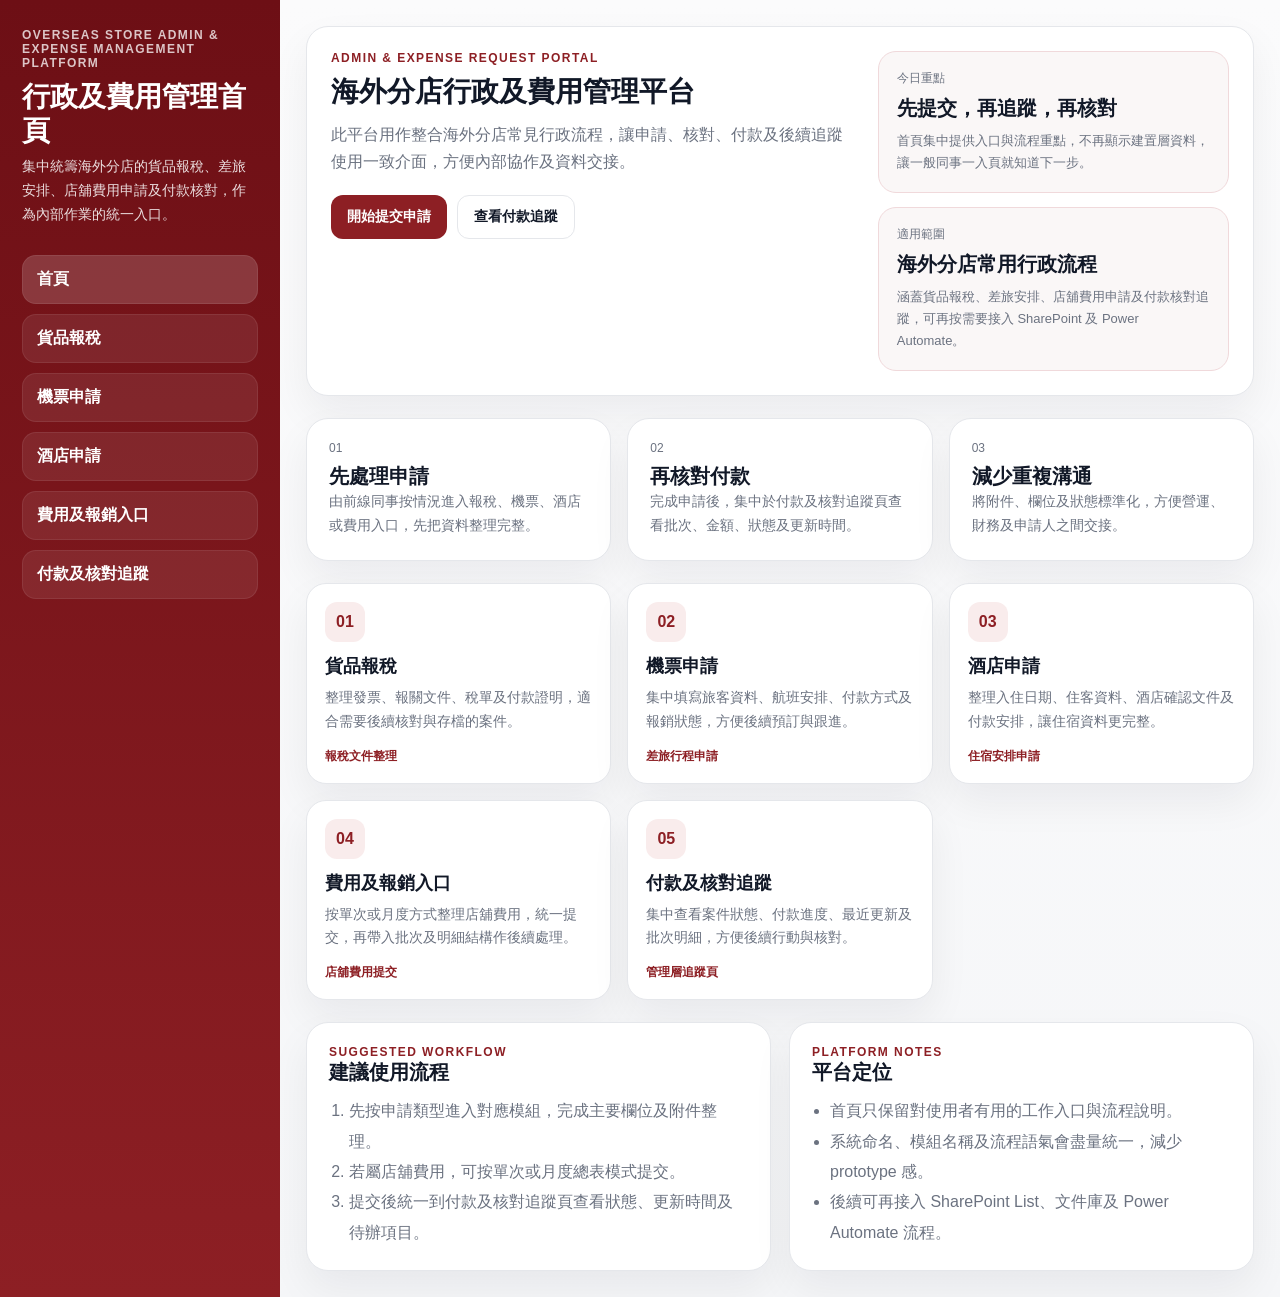
==== index.html @ f585d4e4 "Sync UI polish branch with latest main" ====
<!DOCTYPE html>
<html lang="zh-HK">
<head>
  <meta charset="UTF-8" />
  <meta name="viewport" content="width=device-width, initial-scale=1.0" />
  <title>海外分店行政及費用管理平台</title>
  <link rel="stylesheet" href="assets/css/styles.css" />
</head>
<body>
  <div class="shell">
    <aside class="sidebar">
      <div class="brand-block">
        <div class="brand-en">Overseas Store Admin &amp; Expense Management Platform</div>
        <h1>行政及費用管理首頁</h1>
        <p>集中統籌海外分店的貨品報稅、差旅安排、店舖費用申請及付款核對，作為內部作業的統一入口。</p>
      </div>

      <nav class="menu">
        <a class="menu-item active" href="index.html">首頁</a>
        <a class="menu-item" href="modules/tax.html">貨品報稅</a>
        <a class="menu-item" href="modules/flight.html">機票申請</a>
        <a class="menu-item" href="modules/hotel.html">酒店申請</a>
        <a class="menu-item" href="modules/store-expense.html">費用及報銷入口</a>
        <a class="menu-item" href="modules/payment-tracking.html">付款及核對追蹤</a>
      </nav>
    </aside>

    <main class="main-content">
      <section class="hero-card hero-split">
        <div>
          <div class="eyebrow">Admin &amp; Expense Request Portal</div>
          <h2>海外分店行政及費用管理平台</h2>
          <p>此平台用作整合海外分店常見行政流程，讓申請、核對、付款及後續追蹤使用一致介面，方便內部協作及資料交接。</p>

          <div class="hero-actions">
            <a class="btn btn-primary" href="modules/store-expense.html">開始提交申請</a>
            <a class="btn btn-secondary" href="modules/payment-tracking.html">查看付款追蹤</a>
          </div>
        </div>

        <div class="hero-info-stack">
          <div class="hero-info-card">
            <span>今日重點</span>
            <strong>先提交，再追蹤，再核對</strong>
            <p>首頁集中提供入口與流程重點，不再顯示建置層資料，讓一般同事一入頁就知道下一步。</p>
          </div>
          <div class="hero-info-card">
            <span>適用範圍</span>
            <strong>海外分店常用行政流程</strong>
            <p>涵蓋貨品報稅、差旅安排、店舖費用申請及付款核對追蹤，可再按需要接入 SharePoint 及 Power Automate。</p>
          </div>
        </div>
      </section>

      <section class="metric-grid">
        <div class="metric-card">
          <span>01</span>
          <strong>先處理申請</strong>
          <p>由前線同事按情況進入報稅、機票、酒店或費用入口，先把資料整理完整。</p>
        </div>
        <div class="metric-card">
          <span>02</span>
          <strong>再核對付款</strong>
          <p>完成申請後，集中於付款及核對追蹤頁查看批次、金額、狀態及更新時間。</p>
        </div>
        <div class="metric-card">
          <span>03</span>
          <strong>減少重複溝通</strong>
          <p>將附件、欄位及狀態標準化，方便營運、財務及申請人之間交接。</p>
        </div>
      </section>

      <section class="feature-grid five-col">
        <a class="feature-card" href="modules/tax.html">
          <div class="feature-index">01</div>
          <h3>貨品報稅</h3>
          <p>整理發票、報關文件、稅單及付款證明，適合需要後續核對與存檔的案件。</p>
          <div class="feature-foot">報稅文件整理</div>
        </a>

        <a class="feature-card" href="modules/flight.html">
          <div class="feature-index">02</div>
          <h3>機票申請</h3>
          <p>集中填寫旅客資料、航班安排、付款方式及報銷狀態，方便後續預訂與跟進。</p>
          <div class="feature-foot">差旅行程申請</div>
        </a>

        <a class="feature-card" href="modules/hotel.html">
          <div class="feature-index">03</div>
          <h3>酒店申請</h3>
          <p>整理入住日期、住客資料、酒店確認文件及付款安排，讓住宿資料更完整。</p>
          <div class="feature-foot">住宿安排申請</div>
        </a>

        <a class="feature-card" href="modules/store-expense.html">
          <div class="feature-index">04</div>
          <h3>費用及報銷入口</h3>
          <p>按單次或月度方式整理店舖費用，統一提交，再帶入批次及明細結構作後續處理。</p>
          <div class="feature-foot">店舖費用提交</div>
        </a>

        <a class="feature-card" href="modules/payment-tracking.html">
          <div class="feature-index">05</div>
          <h3>付款及核對追蹤</h3>
          <p>集中查看案件狀態、付款進度、最近更新及批次明細，方便後續行動與核對。</p>
          <div class="feature-foot">管理層追蹤頁</div>
        </a>
      </section>

      <section class="panel-grid">
        <div class="panel-card">
          <div class="section-eyebrow">Suggested Workflow</div>
          <h3>建議使用流程</h3>
          <ol class="clean-list clean-list-numbered">
            <li>先按申請類型進入對應模組，完成主要欄位及附件整理。</li>
            <li>若屬店舖費用，可按單次或月度總表模式提交。</li>
            <li>提交後統一到付款及核對追蹤頁查看狀態、更新時間及待辦項目。</li>
          </ol>
        </div>

        <div class="panel-card">
          <div class="section-eyebrow">Platform Notes</div>
          <h3>平台定位</h3>
          <ul class="clean-list">
            <li>首頁只保留對使用者有用的工作入口與流程說明。</li>
            <li>系統命名、模組名稱及流程語氣會盡量統一，減少 prototype 感。</li>
            <li>後續可再接入 SharePoint List、文件庫及 Power Automate 流程。</li>
          </ul>
        </div>
      </section>
    </main>
  </div>
</body>
</html>
---- assets/css/styles.css ----
:root {
  --bg: #f5f6f8;
  --bg-soft: #fbfbfc;
  --card: #ffffff;
  --line: #e5e7eb;
  --line-soft: #f0d9db;
  --text: #111827;
  --muted: #6b7280;
  --brand: #8d1f24;
  --brand-deep: #6d0f15;
  --brand-soft: #f9ecec;
  --brand-softer: #faf7f7;
  --green: #0f8b52;
  --amber: #ad6a00;
  --red: #bf1d1d;
  --radius: 22px;
  --shadow: 0 18px 40px rgba(17, 24, 39, 0.06);
}

* { box-sizing: border-box; }

body {
  margin: 0;
  background: linear-gradient(180deg, var(--bg-soft) 0%, var(--bg) 100%);
  color: var(--text);
  font-family: -apple-system, BlinkMacSystemFont, "Segoe UI", Roboto, "PingFang TC", "Microsoft JhengHei", sans-serif;
}

a { color: inherit; }

.shell {
  min-height: 100vh;
  display: grid;
  grid-template-columns: 280px 1fr;
}

.sidebar {
  background: linear-gradient(180deg, var(--brand-deep) 0%, var(--brand) 100%);
  color: #fff;
  padding: 28px 22px;
  position: sticky;
  top: 0;
  min-height: 100vh;
}

.brand-block { margin-bottom: 28px; }

.brand-en,
.eyebrow,
.section-eyebrow,
.module-eyebrow {
  font-size: 12px;
  font-weight: 800;
  letter-spacing: 0.12em;
  text-transform: uppercase;
}

.brand-en { color: rgba(255,255,255,0.76); margin-bottom: 10px; }

.sidebar h1 {
  margin: 0 0 8px;
  font-size: 28px;
  line-height: 1.2;
}

.sidebar p {
  margin: 0;
  font-size: 14px;
  line-height: 1.7;
  color: rgba(255,255,255,0.86);
}

.menu {
  display: grid;
  gap: 10px;
}

.menu-item {
  display: block;
  text-decoration: none;
  padding: 13px 14px;
  border-radius: 14px;
  background: rgba(255,255,255,0.08);
  border: 1px solid rgba(255,255,255,0.08);
  font-weight: 700;
  transition: 0.2s ease;
}

.menu-item:hover,
.menu-item.active {
  background: rgba(255,255,255,0.16);
}

.main-content { padding: 26px; }

.hero-card,
.panel-card,
.form-card,
.status-card,
.table-card,
.module-top,
.metric-card,
.kpi-card,
.highlight-card {
  background: var(--card);
  border: 1px solid var(--line);
  border-radius: var(--radius);
  box-shadow: var(--shadow);
}

.hero-card,
.module-top { padding: 24px; }

.hero-card h2,
.module-top h2 {
  margin: 8px 0 10px;
  font-size: 28px;
}

.hero-card p,
.module-top p {
  margin: 0;
  color: var(--muted);
  line-height: 1.7;
}

.section-eyebrow,
.eyebrow,
.module-eyebrow { color: var(--brand); }

.hero-split {
  display: grid;
  grid-template-columns: minmax(0, 1.2fr) minmax(320px, 0.8fr);
  gap: 20px;
  align-items: stretch;
}

.hero-actions {
  display: flex;
  flex-wrap: wrap;
  gap: 10px;
  margin-top: 20px;
}

.hero-info-stack {
  display: grid;
  gap: 14px;
}

.hero-info-card {
  padding: 18px;
  border-radius: 18px;
  background: var(--brand-softer);
  border: 1px solid var(--line-soft);
}

.hero-info-card span,
.kpi-label,
.metric-card span,
.summary-box span {
  display: block;
  font-size: 12px;
  color: var(--muted);
  margin-bottom: 8px;
}

.hero-info-card strong,
.kpi-value {
  display: block;
  font-size: 20px;
  margin-bottom: 8px;
}

.hero-info-card p,
.kpi-note {
  margin: 0;
  color: var(--muted);
  line-height: 1.7;
  font-size: 13px;
}

.metric-grid,
.kpi-grid,
.highlight-grid,
.feature-grid {
  display: grid;
  gap: 16px;
  margin-top: 22px;
}

.metric-grid { grid-template-columns: repeat(3, minmax(0, 1fr)); }
.kpi-grid { grid-template-columns: repeat(4, minmax(0, 1fr)); }
.highlight-grid { grid-template-columns: repeat(2, minmax(0, 1fr)); }

.metric-card,
.kpi-card,
.highlight-card,
.panel-card,
.form-card,
.status-card,
.table-card { padding: 22px; }

.metric-card strong,
.panel-card h3,
.form-card h3,
.table-card h3,
.status-card h3,
.highlight-card h3 {
  margin: 0 0 10px;
  font-size: 20px;
}

.metric-card p {
  margin: 0;
  color: var(--muted);
  line-height: 1.7;
  font-size: 14px;
}

.feature-grid.five-col {
  grid-template-columns: repeat(5, minmax(0, 1fr));
}

.feature-card {
  text-decoration: none;
  border: 1px solid var(--line);
  background: var(--card);
  border-radius: 20px;
  padding: 18px;
  box-shadow: var(--shadow);
  transition: 0.2s ease;
}

.feature-card:hover {
  transform: translateY(-2px);
}

.feature-index {
  width: 40px;
  height: 40px;
  border-radius: 12px;
  display: inline-flex;
  align-items: center;
  justify-content: center;
  background: var(--brand-soft);
  color: var(--brand);
  font-weight: 900;
  margin-bottom: 12px;
}

.feature-card h3 {
  margin: 0 0 8px;
  font-size: 18px;
}

.feature-card p {
  margin: 0;
  color: var(--muted);
  line-height: 1.7;
  font-size: 14px;
}

.feature-foot {
  margin-top: 14px;
  font-size: 12px;
  font-weight: 800;
  color: var(--brand);
}

.panel-grid {
  display: grid;
  grid-template-columns: repeat(2, minmax(0, 1fr));
  gap: 18px;
  margin-top: 22px;
}

.clean-list {
  margin: 0;
  padding-left: 18px;
  color: var(--muted);
  line-height: 1.9;
}

.clean-list-numbered { padding-left: 20px; }

.module-layout {
  display: grid;
  grid-template-columns: minmax(0, 1.3fr) minmax(320px, 0.7fr);
  gap: 20px;
  margin-top: 20px;
}

.form-grid {
  display: grid;
  grid-template-columns: repeat(2, minmax(0, 1fr));
  gap: 14px;
}

.field {
  display: flex;
  flex-direction: column;
  gap: 8px;
}

.field.full { grid-column: 1 / -1; }

label {
  font-size: 13px;
  font-weight: 700;
  color: #374151;
}

input,
select,
textarea {
  width: 100%;
  border: 1px solid #d1d5db;
  border-radius: 12px;
  padding: 12px 14px;
  font-size: 14px;
  outline: none;
  background: #fff;
}

input:focus,
select:focus,
textarea:focus {
  border-color: #c57a7f;
  box-shadow: 0 0 0 4px rgba(141, 31, 36, 0.08);
}

textarea {
  min-height: 100px;
  resize: vertical;
}

.upload-grid {
  display: grid;
  grid-template-columns: repeat(2, minmax(0, 1fr));
  gap: 14px;
  margin-top: 18px;
}

.upload-box {
  border: 1px dashed #cfd4dc;
  border-radius: 16px;
  padding: 14px;
  background: #fcfcfd;
}

.upload-box h4 {
  margin: 0 0 6px;
  font-size: 14px;
}

.upload-box p {
  margin: 0 0 8px;
  font-size: 12px;
  color: var(--muted);
  line-height: 1.6;
}

.preview-grid {
  display: grid;
  grid-template-columns: repeat(2, minmax(0, 1fr));
  gap: 8px;
  margin-top: 10px;
}

.preview-grid img {
  width: 100%;
  height: 120px;
  object-fit: cover;
  border-radius: 12px;
  border: 1px solid var(--line);
  background: #f3f4f6;
}

.button-row {
  display: flex;
  flex-wrap: wrap;
  gap: 10px;
  margin-top: 18px;
}

.btn {
  display: inline-flex;
  align-items: center;
  justify-content: center;
  text-decoration: none;
  border: 0;
  border-radius: 12px;
  padding: 12px 16px;
  font-size: 14px;
  font-weight: 800;
  cursor: pointer;
  transition: 0.2s ease;
}

.btn-primary {
  background: var(--brand);
  color: #fff;
}

.btn-primary:hover { filter: brightness(0.96); }

.btn-secondary {
  background: #fff;
  border: 1px solid var(--line);
  color: var(--text);
}

.btn-secondary:hover { background: #fafafa; }

.status-list {
  display: grid;
  gap: 10px;
}

.status-item {
  border: 1px solid var(--line);
  border-radius: 14px;
  padding: 12px 14px;
  display: flex;
  justify-content: space-between;
  gap: 12px;
}

.status-item strong {
  display: block;
  font-size: 14px;
}

.status-item span {
  display: block;
  font-size: 12px;
  color: var(--muted);
  margin-top: 4px;
}

.badge {
  display: inline-flex;
  align-items: center;
  gap: 6px;
  padding: 6px 10px;
  border-radius: 999px;
  font-size: 12px;
  font-weight: 800;
  white-space: nowrap;
}

.badge.ok { background: rgba(15,139,82,0.12); color: var(--green); }
.badge.warn { background: rgba(173,106,0,0.12); color: var(--amber); }
.badge.bad { background: rgba(191,29,29,0.12); color: var(--red); }

.note {
  margin-top: 14px;
  color: var(--muted);
  font-size: 12px;
  line-height: 1.7;
}

.table-wrap {
  overflow: auto;
  border: 1px solid var(--line);
  border-radius: 16px;
}

.table-card { margin-top: 20px; }

.table-card table {
  width: 100%;
  min-width: 920px;
  border-collapse: collapse;
}

.table-card th,
.table-card td {
  padding: 12px 14px;
  border-bottom: 1px solid var(--line);
  text-align: left;
  vertical-align: top;
  font-size: 13px;
}

.table-card th {
  background: #fafafa;
  font-weight: 800;
}

.empty-cell { color: var(--muted); }

.summary-grid {
  display: grid;
  grid-template-columns: repeat(2, minmax(0, 1fr));
  gap: 12px;
  margin-bottom: 14px;
}

.summary-box {
  padding: 14px;
  border-radius: 16px;
  background: #fafafa;
  border: 1px solid var(--line);
}

.summary-box strong { font-size: 18px; }

.kpi-value {
  font-size: 28px;
  line-height: 1.1;
}

.top-link {
  display: inline-flex;
  text-decoration: none;
  margin-bottom: 16px;
  color: var(--brand);
  font-weight: 800;
}

@media (max-width: 1320px) {
  .feature-grid.five-col { grid-template-columns: repeat(3, minmax(0, 1fr)); }
  .kpi-grid { grid-template-columns: repeat(2, minmax(0, 1fr)); }
}

@media (max-width: 1200px) {
  .metric-grid,
  .highlight-grid { grid-template-columns: 1fr; }
}

@media (max-width: 980px) {
  .shell { grid-template-columns: 1fr; }
  .sidebar { position: static; min-height: auto; }
  .module-layout,
  .panel-grid,
  .hero-split,
  .summary-grid,
  .form-grid,
  .upload-grid,
  .metric-grid,
  .kpi-grid,
  .highlight-grid { grid-template-columns: 1fr; }
  .feature-grid.five-col { grid-template-columns: repeat(2, minmax(0, 1fr)); }
  .main-content { padding: 16px; }
}

@media (max-width: 640px) {
  .feature-grid.five-col { grid-template-columns: 1fr; }
  .hero-card h2,
  .module-top h2 { font-size: 24px; }
  .sidebar h1 { font-size: 24px; }
}
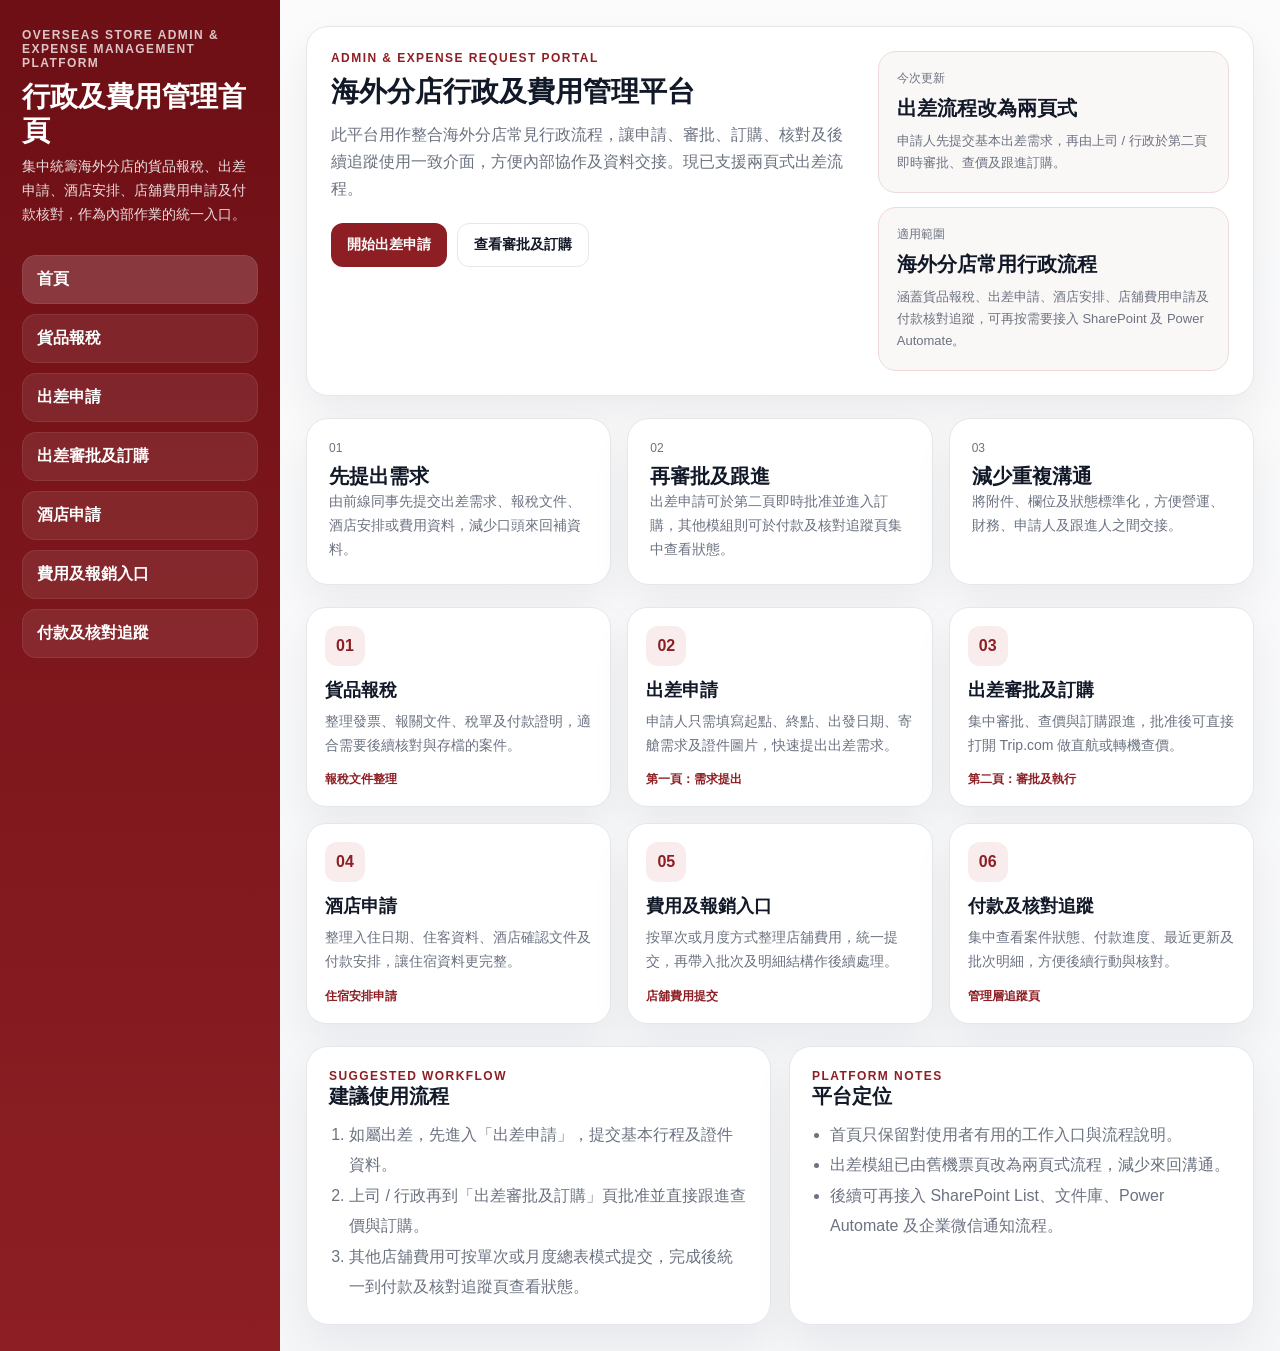
==== commit 714e7910: "Wire homepage and legacy flight page to new travel workflow" ====
--- a/index.html
+++ b/index.html
@@ -12,13 +12,14 @@
       <div class="brand-block">
         <div class="brand-en">Overseas Store Admin &amp; Expense Management Platform</div>
         <h1>行政及費用管理首頁</h1>
-        <p>集中統籌海外分店的貨品報稅、差旅安排、店舖費用申請及付款核對，作為內部作業的統一入口。</p>
+        <p>集中統籌海外分店的貨品報稅、出差申請、酒店安排、店舖費用申請及付款核對，作為內部作業的統一入口。</p>
       </div>
 
       <nav class="menu">
         <a class="menu-item active" href="index.html">首頁</a>
         <a class="menu-item" href="modules/tax.html">貨品報稅</a>
-        <a class="menu-item" href="modules/flight.html">機票申請</a>
+        <a class="menu-item" href="modules/travel-request.html">出差申請</a>
+        <a class="menu-item" href="modules/travel-approval-booking.html">出差審批及訂購</a>
         <a class="menu-item" href="modules/hotel.html">酒店申請</a>
         <a class="menu-item" href="modules/store-expense.html">費用及報銷入口</a>
         <a class="menu-item" href="modules/payment-tracking.html">付款及核對追蹤</a>
@@ -30,24 +31,24 @@
         <div>
           <div class="eyebrow">Admin &amp; Expense Request Portal</div>
           <h2>海外分店行政及費用管理平台</h2>
-          <p>此平台用作整合海外分店常見行政流程，讓申請、核對、付款及後續追蹤使用一致介面，方便內部協作及資料交接。</p>
+          <p>此平台用作整合海外分店常見行政流程，讓申請、審批、訂購、核對及後續追蹤使用一致介面，方便內部協作及資料交接。現已支援兩頁式出差流程。</p>
 
           <div class="hero-actions">
-            <a class="btn btn-primary" href="modules/store-expense.html">開始提交申請</a>
-            <a class="btn btn-secondary" href="modules/payment-tracking.html">查看付款追蹤</a>
+            <a class="btn btn-primary" href="modules/travel-request.html">開始出差申請</a>
+            <a class="btn btn-secondary" href="modules/travel-approval-booking.html">查看審批及訂購</a>
           </div>
         </div>
 
         <div class="hero-info-stack">
           <div class="hero-info-card">
-            <span>今日重點</span>
-            <strong>先提交，再追蹤，再核對</strong>
-            <p>首頁集中提供入口與流程重點，不再顯示建置層資料，讓一般同事一入頁就知道下一步。</p>
+            <span>今次更新</span>
+            <strong>出差流程改為兩頁式</strong>
+            <p>申請人先提交基本出差需求，再由上司 / 行政於第二頁即時審批、查價及跟進訂購。</p>
           </div>
           <div class="hero-info-card">
             <span>適用範圍</span>
             <strong>海外分店常用行政流程</strong>
-            <p>涵蓋貨品報稅、差旅安排、店舖費用申請及付款核對追蹤，可再按需要接入 SharePoint 及 Power Automate。</p>
+            <p>涵蓋貨品報稅、出差申請、酒店安排、店舖費用申請及付款核對追蹤，可再按需要接入 SharePoint 及 Power Automate。</p>
           </div>
         </div>
       </section>
@@ -55,18 +56,18 @@
       <section class="metric-grid">
         <div class="metric-card">
           <span>01</span>
-          <strong>先處理申請</strong>
-          <p>由前線同事按情況進入報稅、機票、酒店或費用入口，先把資料整理完整。</p>
+          <strong>先提出需求</strong>
+          <p>由前線同事先提交出差需求、報稅文件、酒店安排或費用資料，減少口頭來回補資料。</p>
         </div>
         <div class="metric-card">
           <span>02</span>
-          <strong>再核對付款</strong>
-          <p>完成申請後，集中於付款及核對追蹤頁查看批次、金額、狀態及更新時間。</p>
+          <strong>再審批及跟進</strong>
+          <p>出差申請可於第二頁即時批准並進入訂購，其他模組則可於付款及核對追蹤頁集中查看狀態。</p>
         </div>
         <div class="metric-card">
           <span>03</span>
           <strong>減少重複溝通</strong>
-          <p>將附件、欄位及狀態標準化，方便營運、財務及申請人之間交接。</p>
+          <p>將附件、欄位及狀態標準化，方便營運、財務、申請人及跟進人之間交接。</p>
         </div>
       </section>
 
@@ -78,29 +79,36 @@
           <div class="feature-foot">報稅文件整理</div>
         </a>
 
-        <a class="feature-card" href="modules/flight.html">
+        <a class="feature-card" href="modules/travel-request.html">
           <div class="feature-index">02</div>
-          <h3>機票申請</h3>
-          <p>集中填寫旅客資料、航班安排、付款方式及報銷狀態，方便後續預訂與跟進。</p>
-          <div class="feature-foot">差旅行程申請</div>
+          <h3>出差申請</h3>
+          <p>申請人只需填寫起點、終點、出發日期、寄艙需求及證件圖片，快速提出出差需求。</p>
+          <div class="feature-foot">第一頁：需求提出</div>
+        </a>
+
+        <a class="feature-card" href="modules/travel-approval-booking.html">
+          <div class="feature-index">03</div>
+          <h3>出差審批及訂購</h3>
+          <p>集中審批、查價與訂購跟進，批准後可直接打開 Trip.com 做直航或轉機查價。</p>
+          <div class="feature-foot">第二頁：審批及執行</div>
         </a>
 
         <a class="feature-card" href="modules/hotel.html">
-          <div class="feature-index">03</div>
+          <div class="feature-index">04</div>
           <h3>酒店申請</h3>
           <p>整理入住日期、住客資料、酒店確認文件及付款安排，讓住宿資料更完整。</p>
           <div class="feature-foot">住宿安排申請</div>
         </a>
 
         <a class="feature-card" href="modules/store-expense.html">
-          <div class="feature-index">04</div>
+          <div class="feature-index">05</div>
           <h3>費用及報銷入口</h3>
           <p>按單次或月度方式整理店舖費用，統一提交，再帶入批次及明細結構作後續處理。</p>
           <div class="feature-foot">店舖費用提交</div>
         </a>
 
         <a class="feature-card" href="modules/payment-tracking.html">
-          <div class="feature-index">05</div>
+          <div class="feature-index">06</div>
           <h3>付款及核對追蹤</h3>
           <p>集中查看案件狀態、付款進度、最近更新及批次明細，方便後續行動與核對。</p>
           <div class="feature-foot">管理層追蹤頁</div>
@@ -112,9 +120,9 @@
           <div class="section-eyebrow">Suggested Workflow</div>
           <h3>建議使用流程</h3>
           <ol class="clean-list clean-list-numbered">
-            <li>先按申請類型進入對應模組，完成主要欄位及附件整理。</li>
-            <li>若屬店舖費用，可按單次或月度總表模式提交。</li>
-            <li>提交後統一到付款及核對追蹤頁查看狀態、更新時間及待辦項目。</li>
+            <li>如屬出差，先進入「出差申請」，提交基本行程及證件資料。</li>
+            <li>上司 / 行政再到「出差審批及訂購」頁批准並直接跟進查價與訂購。</li>
+            <li>其他店舖費用可按單次或月度總表模式提交，完成後統一到付款及核對追蹤頁查看狀態。</li>
           </ol>
         </div>
 
@@ -123,8 +131,8 @@
           <h3>平台定位</h3>
           <ul class="clean-list">
             <li>首頁只保留對使用者有用的工作入口與流程說明。</li>
-            <li>系統命名、模組名稱及流程語氣會盡量統一，減少 prototype 感。</li>
-            <li>後續可再接入 SharePoint List、文件庫及 Power Automate 流程。</li>
+            <li>出差模組已由舊機票頁改為兩頁式流程，減少來回溝通。</li>
+            <li>後續可再接入 SharePoint List、文件庫、Power Automate 及企業微信通知流程。</li>
           </ul>
         </div>
       </section>
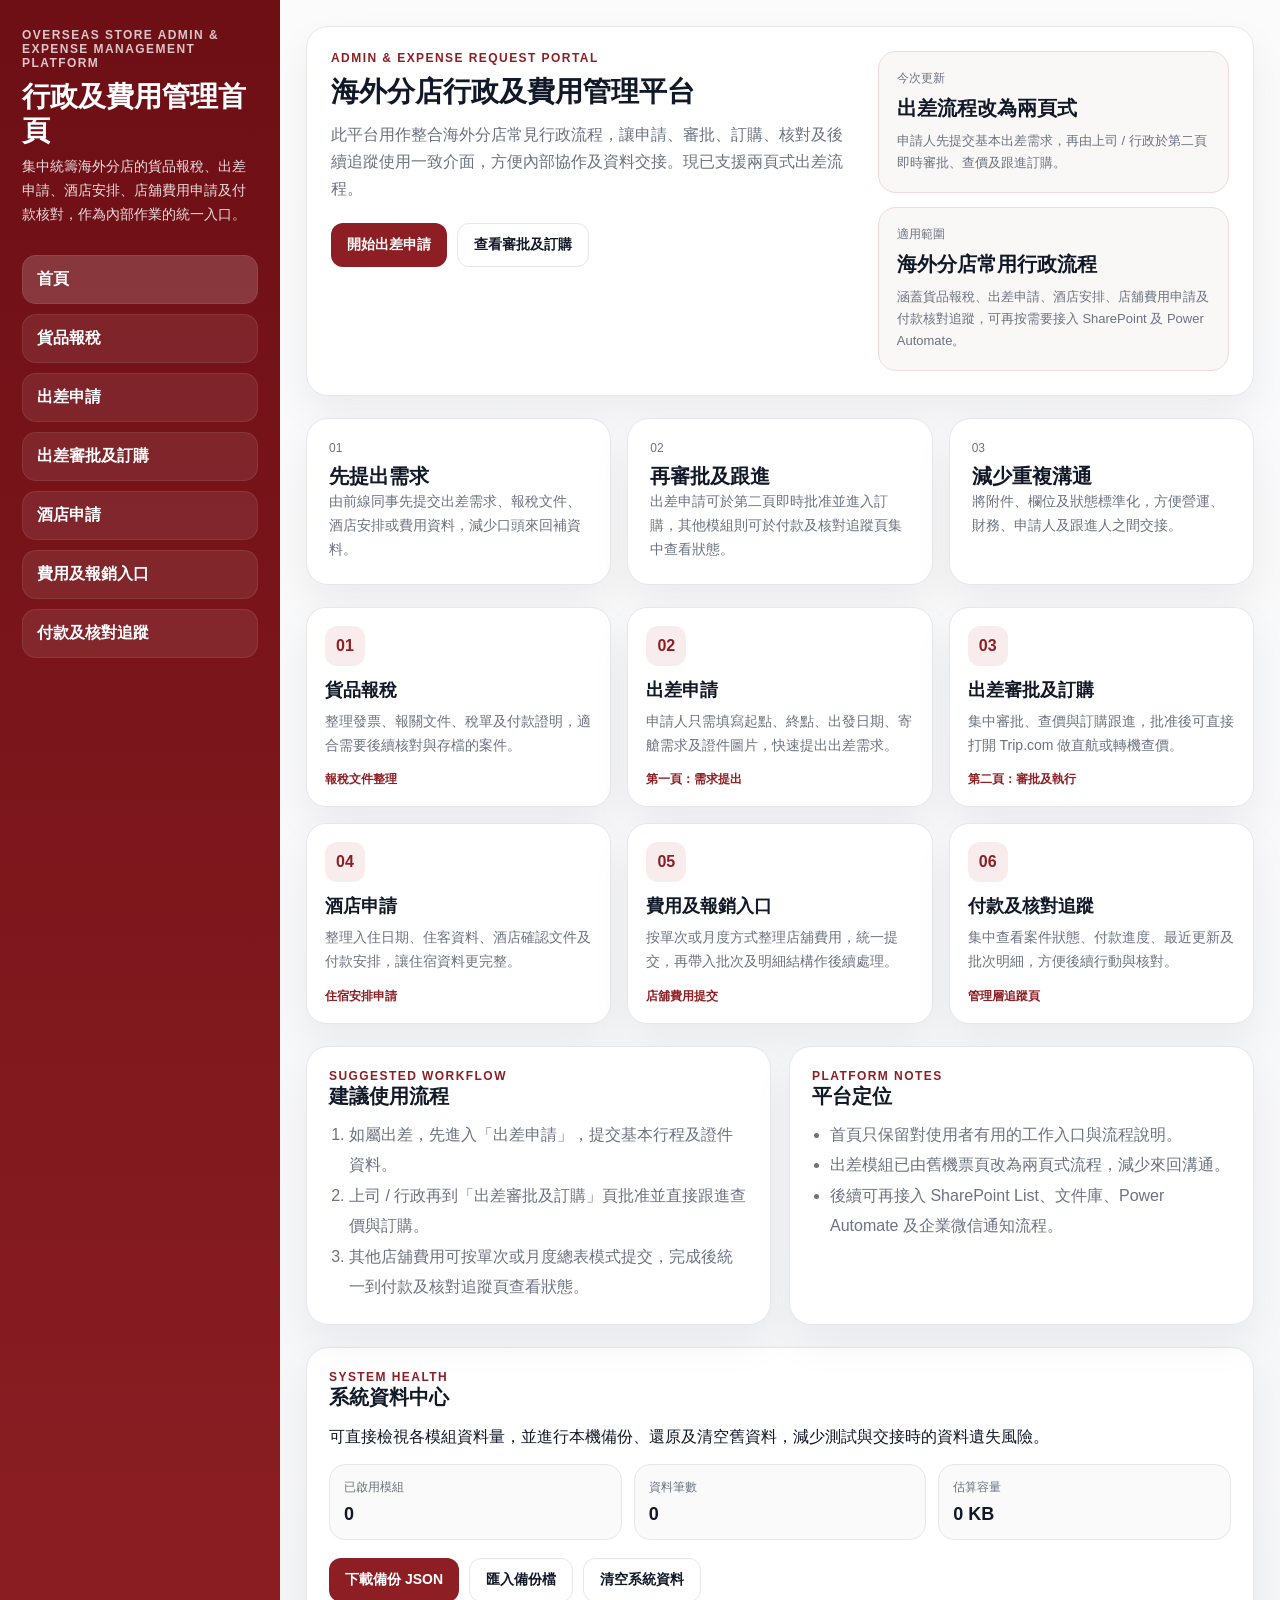
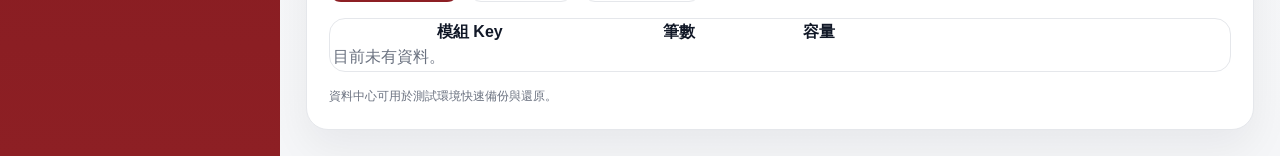
==== commit 1fdd7ac4: "feat: add homepage data center backup and restore tools" ====
--- a/index.html
+++ b/index.html
@@ -136,7 +136,119 @@
           </ul>
         </div>
       </section>
+
+      <section class="panel-card data-center-card">
+        <div class="section-eyebrow">System Health</div>
+        <h3>系統資料中心</h3>
+        <p>可直接檢視各模組資料量，並進行本機備份、還原及清空舊資料，減少測試與交接時的資料遺失風險。</p>
+
+        <div class="data-summary-grid">
+          <div class="summary-box">
+            <span>已啟用模組</span>
+            <strong id="moduleCountValue">0</strong>
+          </div>
+          <div class="summary-box">
+            <span>資料筆數</span>
+            <strong id="recordCountValue">0</strong>
+          </div>
+          <div class="summary-box">
+            <span>估算容量</span>
+            <strong id="storageUsageValue">0 KB</strong>
+          </div>
+        </div>
+
+        <div class="button-row">
+          <button class="btn btn-primary" id="backupBtn" type="button">下載備份 JSON</button>
+          <label class="btn btn-secondary file-trigger" for="restoreFile">匯入備份檔</label>
+          <input id="restoreFile" type="file" accept="application/json" hidden />
+          <button class="btn btn-secondary" id="clearDataBtn" type="button">清空系統資料</button>
+        </div>
+
+        <div class="table-wrap data-table-wrap">
+          <table>
+            <thead>
+              <tr>
+                <th>模組 Key</th>
+                <th>筆數</th>
+                <th>容量</th>
+              </tr>
+            </thead>
+            <tbody id="moduleSummaryBody">
+              <tr><td colspan="3" class="empty-cell">目前未有資料。</td></tr>
+            </tbody>
+          </table>
+        </div>
+        <div id="dataCenterNote" class="note">資料中心可用於測試環境快速備份與還原。</div>
+      </section>
     </main>
   </div>
+
+  <script src="assets/js/app.js"></script>
+  <script>
+    (() => {
+      const moduleCountValue = document.getElementById('moduleCountValue');
+      const recordCountValue = document.getElementById('recordCountValue');
+      const storageUsageValue = document.getElementById('storageUsageValue');
+      const moduleSummaryBody = document.getElementById('moduleSummaryBody');
+      const dataCenterNote = document.getElementById('dataCenterNote');
+      const backupBtn = document.getElementById('backupBtn');
+      const restoreFile = document.getElementById('restoreFile');
+      const clearDataBtn = document.getElementById('clearDataBtn');
+
+      function formatBytes(bytes) {
+        if (!Number.isFinite(bytes) || bytes <= 0) return '0 KB';
+        return `${(bytes / 1024).toFixed(1)} KB`;
+      }
+
+      function renderSummary() {
+        const modules = AppUtils.summarizeAllModules();
+        const totalRecords = modules.reduce((sum, item) => sum + item.count, 0);
+        const totalBytes = modules.reduce((sum, item) => sum + item.bytes, 0);
+
+        moduleCountValue.textContent = String(modules.length);
+        recordCountValue.textContent = String(totalRecords);
+        storageUsageValue.textContent = formatBytes(totalBytes);
+
+        if (!modules.length) {
+          moduleSummaryBody.innerHTML = '<tr><td colspan="3" class="empty-cell">目前未有資料。</td></tr>';
+          return;
+        }
+
+        moduleSummaryBody.innerHTML = modules
+          .map(item => `<tr><td>${AppUtils.escapeHtml(item.moduleKey)}</td><td>${item.count}</td><td>${formatBytes(item.bytes)}</td></tr>`)
+          .join('');
+      }
+
+      backupBtn.addEventListener('click', () => {
+        const payload = AppUtils.exportAllData();
+        dataCenterNote.textContent = `備份完成：共 ${payload.moduleCount} 個模組，匯出時間 ${new Date(payload.exportedAt).toLocaleString()}`;
+      });
+
+      restoreFile.addEventListener('change', async event => {
+        const [file] = event.target.files || [];
+        if (!file) return;
+        try {
+          const payload = await AppUtils.parseJsonFile(file);
+          const result = AppUtils.restoreFromBackup(payload, { clearBeforeRestore: true });
+          dataCenterNote.textContent = `已還原備份，共寫入 ${result.restoredModules} 個模組。`;
+          renderSummary();
+        } catch (error) {
+          dataCenterNote.textContent = `匯入失敗：${error.message || '備份檔格式不正確。'}`;
+        } finally {
+          restoreFile.value = '';
+        }
+      });
+
+      clearDataBtn.addEventListener('click', () => {
+        const confirmed = window.confirm('確定要清空所有模組資料？此操作無法復原。');
+        if (!confirmed) return;
+        const result = AppUtils.clearAllData();
+        dataCenterNote.textContent = `已清空資料，共移除 ${result.removedModules} 個模組。`;
+        renderSummary();
+      });
+
+      renderSummary();
+    })();
+  </script>
 </body>
 </html>
--- a/assets/css/styles.css
+++ b/assets/css/styles.css
@@ -274,6 +274,29 @@
   margin-top: 22px;
 }
 
+.data-center-card {
+  margin-top: 22px;
+}
+
+.data-summary-grid {
+  display: grid;
+  grid-template-columns: repeat(3, minmax(0, 1fr));
+  gap: 12px;
+  margin: 16px 0;
+}
+
+.data-table-wrap {
+  margin-top: 16px;
+}
+
+.data-table-wrap table {
+  min-width: 560px;
+}
+
+.file-trigger {
+  cursor: pointer;
+}
+
 .clean-list {
   margin: 0;
   padding-left: 18px;
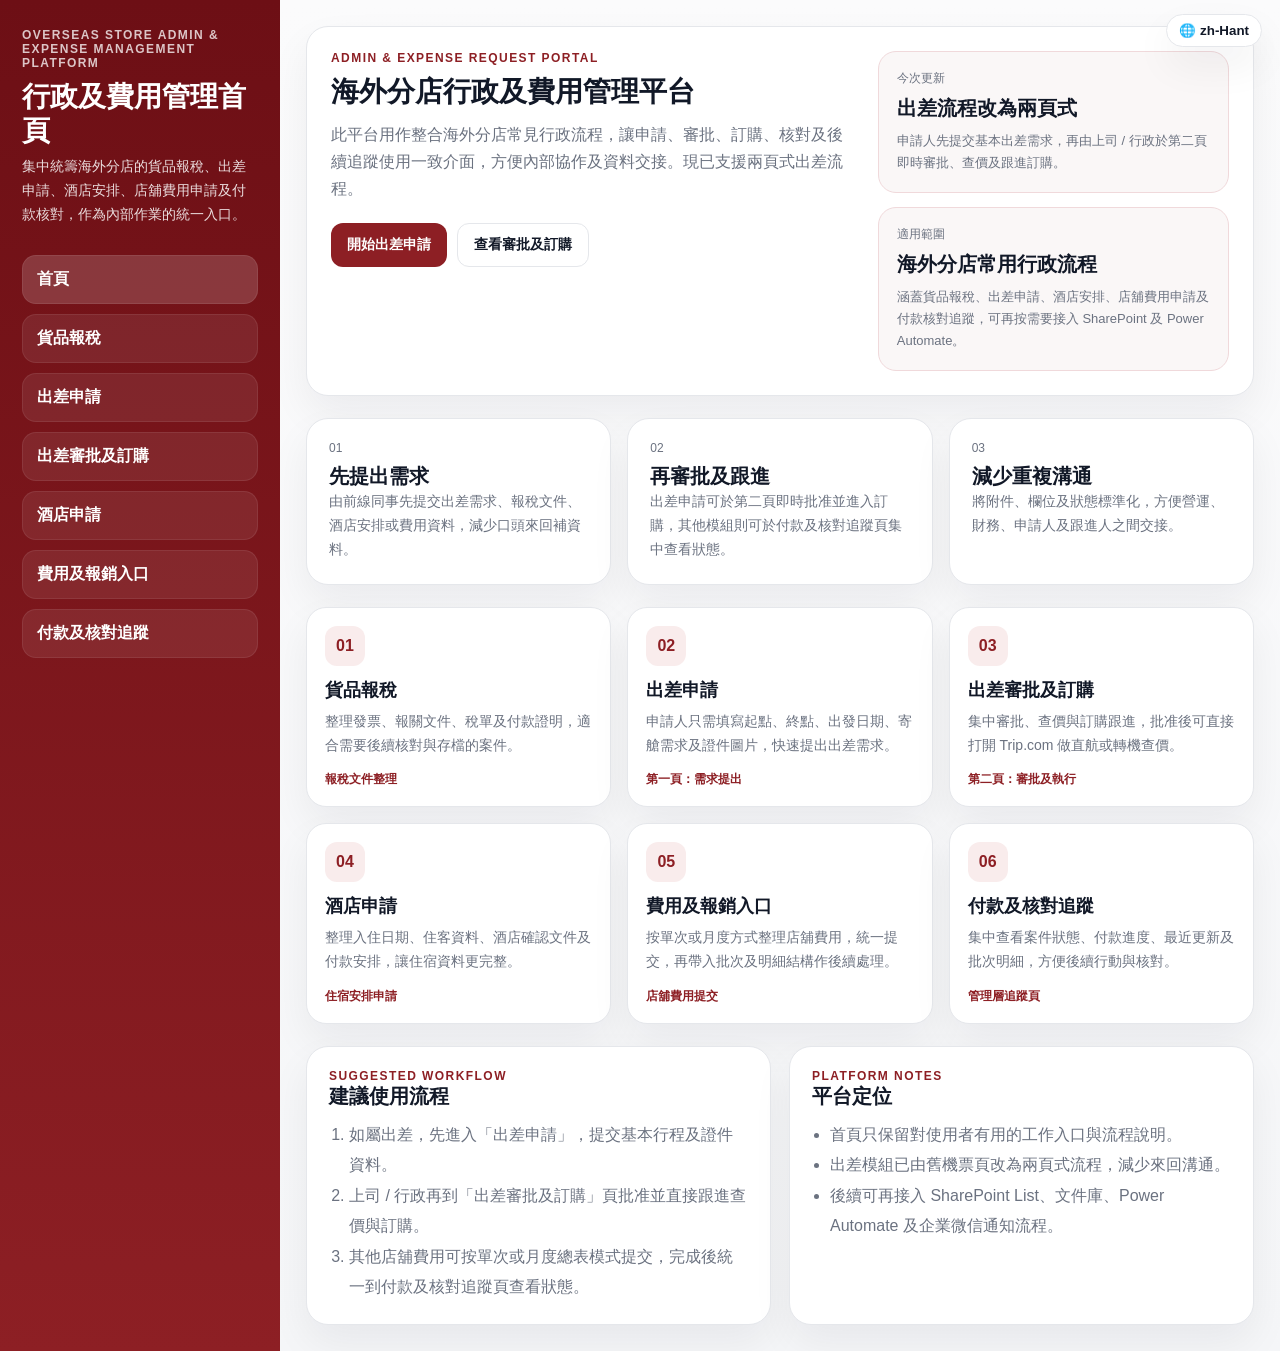
==== commit f610de61: "feat: add global trilingual language toggle and i18n fallback" ====
--- a/index.html
+++ b/index.html
@@ -136,119 +136,8 @@
           </ul>
         </div>
       </section>
-
-      <section class="panel-card data-center-card">
-        <div class="section-eyebrow">System Health</div>
-        <h3>系統資料中心</h3>
-        <p>可直接檢視各模組資料量，並進行本機備份、還原及清空舊資料，減少測試與交接時的資料遺失風險。</p>
-
-        <div class="data-summary-grid">
-          <div class="summary-box">
-            <span>已啟用模組</span>
-            <strong id="moduleCountValue">0</strong>
-          </div>
-          <div class="summary-box">
-            <span>資料筆數</span>
-            <strong id="recordCountValue">0</strong>
-          </div>
-          <div class="summary-box">
-            <span>估算容量</span>
-            <strong id="storageUsageValue">0 KB</strong>
-          </div>
-        </div>
-
-        <div class="button-row">
-          <button class="btn btn-primary" id="backupBtn" type="button">下載備份 JSON</button>
-          <label class="btn btn-secondary file-trigger" for="restoreFile">匯入備份檔</label>
-          <input id="restoreFile" type="file" accept="application/json" hidden />
-          <button class="btn btn-secondary" id="clearDataBtn" type="button">清空系統資料</button>
-        </div>
-
-        <div class="table-wrap data-table-wrap">
-          <table>
-            <thead>
-              <tr>
-                <th>模組 Key</th>
-                <th>筆數</th>
-                <th>容量</th>
-              </tr>
-            </thead>
-            <tbody id="moduleSummaryBody">
-              <tr><td colspan="3" class="empty-cell">目前未有資料。</td></tr>
-            </tbody>
-          </table>
-        </div>
-        <div id="dataCenterNote" class="note">資料中心可用於測試環境快速備份與還原。</div>
-      </section>
     </main>
   </div>
-
   <script src="assets/js/app.js"></script>
-  <script>
-    (() => {
-      const moduleCountValue = document.getElementById('moduleCountValue');
-      const recordCountValue = document.getElementById('recordCountValue');
-      const storageUsageValue = document.getElementById('storageUsageValue');
-      const moduleSummaryBody = document.getElementById('moduleSummaryBody');
-      const dataCenterNote = document.getElementById('dataCenterNote');
-      const backupBtn = document.getElementById('backupBtn');
-      const restoreFile = document.getElementById('restoreFile');
-      const clearDataBtn = document.getElementById('clearDataBtn');
-
-      function formatBytes(bytes) {
-        if (!Number.isFinite(bytes) || bytes <= 0) return '0 KB';
-        return `${(bytes / 1024).toFixed(1)} KB`;
-      }
-
-      function renderSummary() {
-        const modules = AppUtils.summarizeAllModules();
-        const totalRecords = modules.reduce((sum, item) => sum + item.count, 0);
-        const totalBytes = modules.reduce((sum, item) => sum + item.bytes, 0);
-
-        moduleCountValue.textContent = String(modules.length);
-        recordCountValue.textContent = String(totalRecords);
-        storageUsageValue.textContent = formatBytes(totalBytes);
-
-        if (!modules.length) {
-          moduleSummaryBody.innerHTML = '<tr><td colspan="3" class="empty-cell">目前未有資料。</td></tr>';
-          return;
-        }
-
-        moduleSummaryBody.innerHTML = modules
-          .map(item => `<tr><td>${AppUtils.escapeHtml(item.moduleKey)}</td><td>${item.count}</td><td>${formatBytes(item.bytes)}</td></tr>`)
-          .join('');
-      }
-
-      backupBtn.addEventListener('click', () => {
-        const payload = AppUtils.exportAllData();
-        dataCenterNote.textContent = `備份完成：共 ${payload.moduleCount} 個模組，匯出時間 ${new Date(payload.exportedAt).toLocaleString()}`;
-      });
-
-      restoreFile.addEventListener('change', async event => {
-        const [file] = event.target.files || [];
-        if (!file) return;
-        try {
-          const payload = await AppUtils.parseJsonFile(file);
-          const result = AppUtils.restoreFromBackup(payload, { clearBeforeRestore: true });
-          dataCenterNote.textContent = `已還原備份，共寫入 ${result.restoredModules} 個模組。`;
-          renderSummary();
-        } catch (error) {
-          dataCenterNote.textContent = `匯入失敗：${error.message || '備份檔格式不正確。'}`;
-        } finally {
-          restoreFile.value = '';
-        }
-      });
-
-      clearDataBtn.addEventListener('click', () => {
-        const confirmed = window.confirm('確定要清空所有模組資料？此操作無法復原。');
-        if (!confirmed) return;
-        const result = AppUtils.clearAllData();
-        dataCenterNote.textContent = `已清空資料，共移除 ${result.removedModules} 個模組。`;
-        renderSummary();
-      });
-
-      renderSummary();
-    })();
-  </script>
 </body>
 </html>
--- a/assets/css/styles.css
+++ b/assets/css/styles.css
@@ -26,6 +26,21 @@
   font-family: -apple-system, BlinkMacSystemFont, "Segoe UI", Roboto, "PingFang TC", "Microsoft JhengHei", sans-serif;
 }
 
+.lang-switch-btn {
+  position: fixed;
+  top: 14px;
+  right: 18px;
+  z-index: 1000;
+  border: 1px solid var(--line);
+  background: #fff;
+  color: var(--text);
+  border-radius: 999px;
+  padding: 8px 12px;
+  font-weight: 700;
+  box-shadow: var(--shadow);
+  cursor: pointer;
+}
+
 a { color: inherit; }
 
 .shell {
@@ -272,29 +287,6 @@
   grid-template-columns: repeat(2, minmax(0, 1fr));
   gap: 18px;
   margin-top: 22px;
-}
-
-.data-center-card {
-  margin-top: 22px;
-}
-
-.data-summary-grid {
-  display: grid;
-  grid-template-columns: repeat(3, minmax(0, 1fr));
-  gap: 12px;
-  margin: 16px 0;
-}
-
-.data-table-wrap {
-  margin-top: 16px;
-}
-
-.data-table-wrap table {
-  min-width: 560px;
-}
-
-.file-trigger {
-  cursor: pointer;
 }
 
 .clean-list {
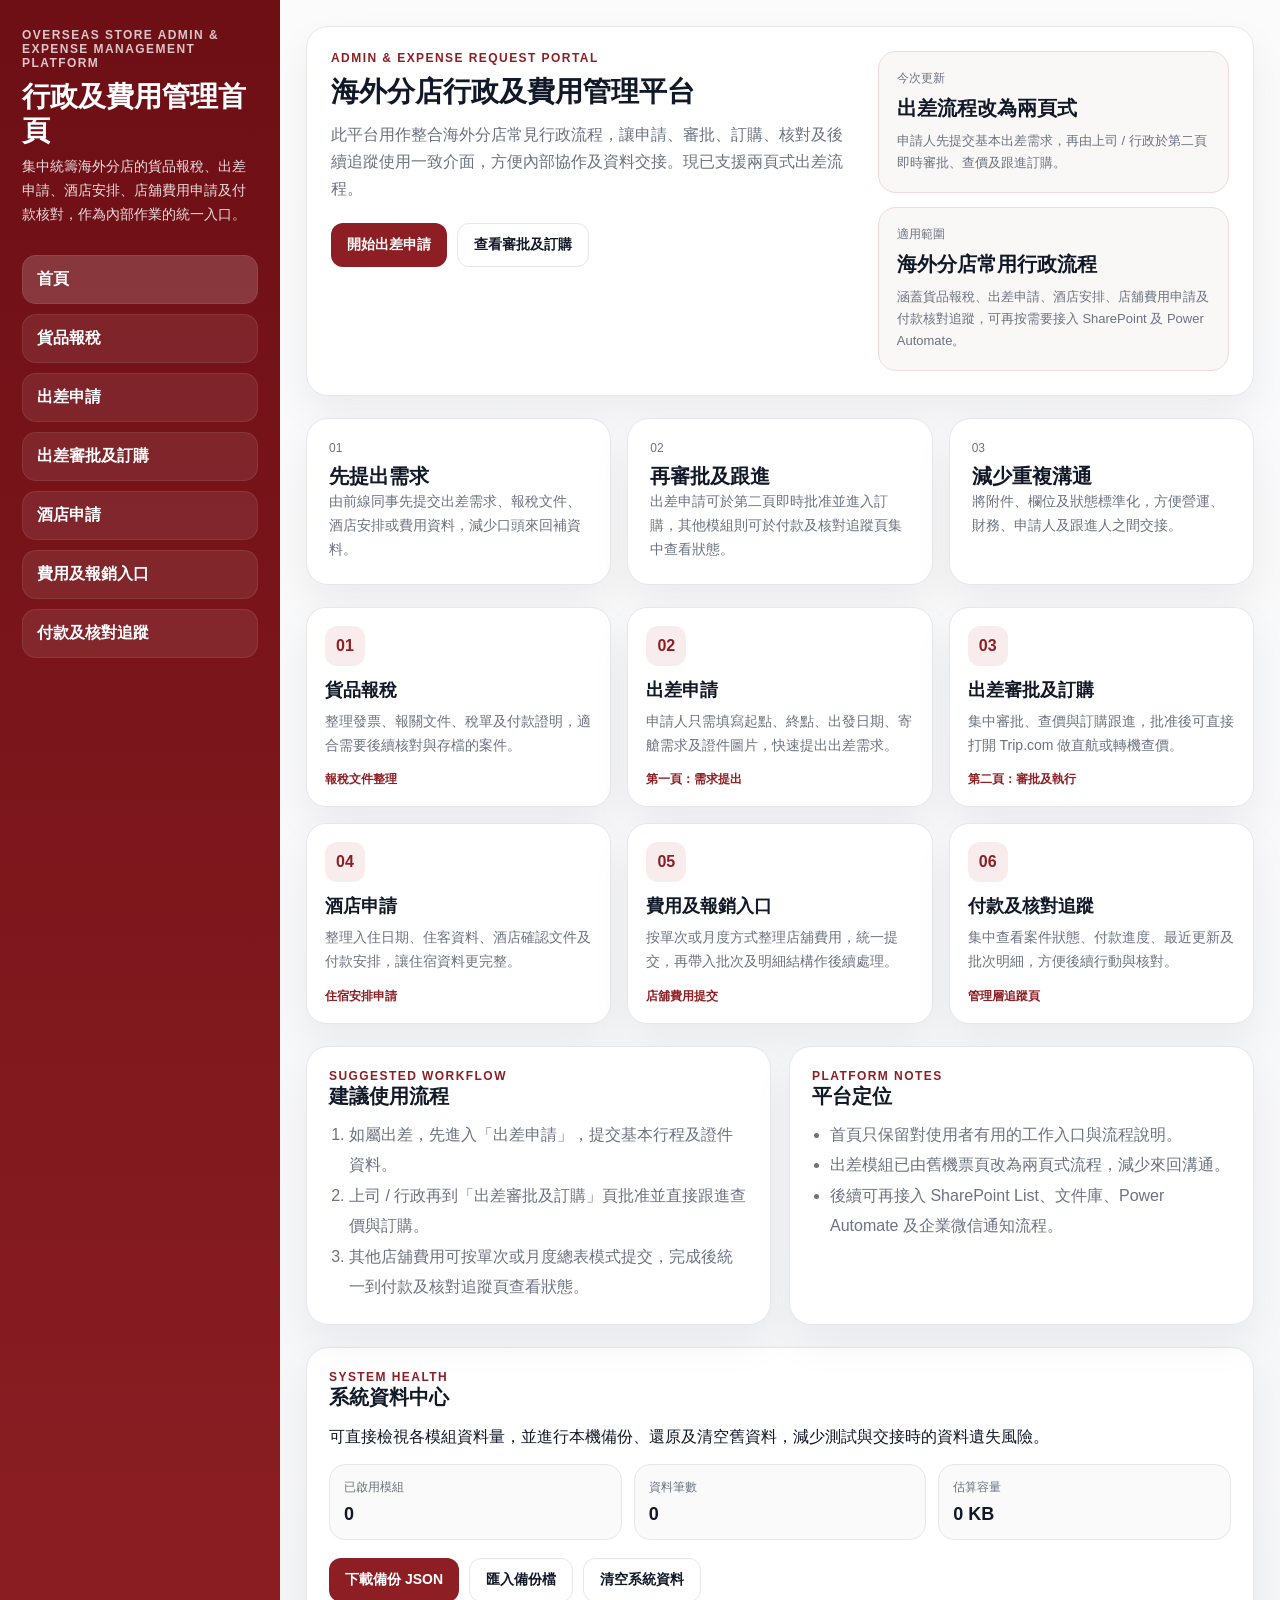
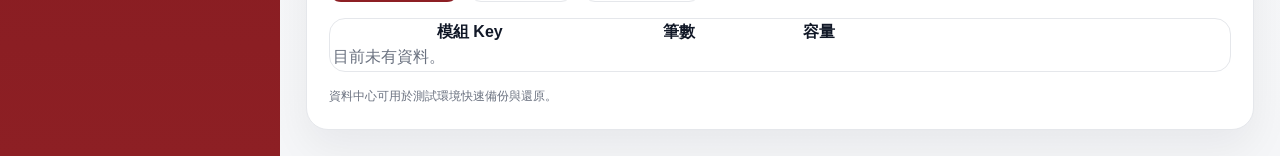
==== commit 8984fb08: "Merge pull request #16 from Opjemmytsang/codex/improve-entire-system feat: add homepage data center " ====
--- a/index.html
+++ b/index.html
@@ -136,8 +136,119 @@
           </ul>
         </div>
       </section>
+
+      <section class="panel-card data-center-card">
+        <div class="section-eyebrow">System Health</div>
+        <h3>系統資料中心</h3>
+        <p>可直接檢視各模組資料量，並進行本機備份、還原及清空舊資料，減少測試與交接時的資料遺失風險。</p>
+
+        <div class="data-summary-grid">
+          <div class="summary-box">
+            <span>已啟用模組</span>
+            <strong id="moduleCountValue">0</strong>
+          </div>
+          <div class="summary-box">
+            <span>資料筆數</span>
+            <strong id="recordCountValue">0</strong>
+          </div>
+          <div class="summary-box">
+            <span>估算容量</span>
+            <strong id="storageUsageValue">0 KB</strong>
+          </div>
+        </div>
+
+        <div class="button-row">
+          <button class="btn btn-primary" id="backupBtn" type="button">下載備份 JSON</button>
+          <label class="btn btn-secondary file-trigger" for="restoreFile">匯入備份檔</label>
+          <input id="restoreFile" type="file" accept="application/json" hidden />
+          <button class="btn btn-secondary" id="clearDataBtn" type="button">清空系統資料</button>
+        </div>
+
+        <div class="table-wrap data-table-wrap">
+          <table>
+            <thead>
+              <tr>
+                <th>模組 Key</th>
+                <th>筆數</th>
+                <th>容量</th>
+              </tr>
+            </thead>
+            <tbody id="moduleSummaryBody">
+              <tr><td colspan="3" class="empty-cell">目前未有資料。</td></tr>
+            </tbody>
+          </table>
+        </div>
+        <div id="dataCenterNote" class="note">資料中心可用於測試環境快速備份與還原。</div>
+      </section>
     </main>
   </div>
+
   <script src="assets/js/app.js"></script>
+  <script>
+    (() => {
+      const moduleCountValue = document.getElementById('moduleCountValue');
+      const recordCountValue = document.getElementById('recordCountValue');
+      const storageUsageValue = document.getElementById('storageUsageValue');
+      const moduleSummaryBody = document.getElementById('moduleSummaryBody');
+      const dataCenterNote = document.getElementById('dataCenterNote');
+      const backupBtn = document.getElementById('backupBtn');
+      const restoreFile = document.getElementById('restoreFile');
+      const clearDataBtn = document.getElementById('clearDataBtn');
+
+      function formatBytes(bytes) {
+        if (!Number.isFinite(bytes) || bytes <= 0) return '0 KB';
+        return `${(bytes / 1024).toFixed(1)} KB`;
+      }
+
+      function renderSummary() {
+        const modules = AppUtils.summarizeAllModules();
+        const totalRecords = modules.reduce((sum, item) => sum + item.count, 0);
+        const totalBytes = modules.reduce((sum, item) => sum + item.bytes, 0);
+
+        moduleCountValue.textContent = String(modules.length);
+        recordCountValue.textContent = String(totalRecords);
+        storageUsageValue.textContent = formatBytes(totalBytes);
+
+        if (!modules.length) {
+          moduleSummaryBody.innerHTML = '<tr><td colspan="3" class="empty-cell">目前未有資料。</td></tr>';
+          return;
+        }
+
+        moduleSummaryBody.innerHTML = modules
+          .map(item => `<tr><td>${AppUtils.escapeHtml(item.moduleKey)}</td><td>${item.count}</td><td>${formatBytes(item.bytes)}</td></tr>`)
+          .join('');
+      }
+
+      backupBtn.addEventListener('click', () => {
+        const payload = AppUtils.exportAllData();
+        dataCenterNote.textContent = `備份完成：共 ${payload.moduleCount} 個模組，匯出時間 ${new Date(payload.exportedAt).toLocaleString()}`;
+      });
+
+      restoreFile.addEventListener('change', async event => {
+        const [file] = event.target.files || [];
+        if (!file) return;
+        try {
+          const payload = await AppUtils.parseJsonFile(file);
+          const result = AppUtils.restoreFromBackup(payload, { clearBeforeRestore: true });
+          dataCenterNote.textContent = `已還原備份，共寫入 ${result.restoredModules} 個模組。`;
+          renderSummary();
+        } catch (error) {
+          dataCenterNote.textContent = `匯入失敗：${error.message || '備份檔格式不正確。'}`;
+        } finally {
+          restoreFile.value = '';
+        }
+      });
+
+      clearDataBtn.addEventListener('click', () => {
+        const confirmed = window.confirm('確定要清空所有模組資料？此操作無法復原。');
+        if (!confirmed) return;
+        const result = AppUtils.clearAllData();
+        dataCenterNote.textContent = `已清空資料，共移除 ${result.removedModules} 個模組。`;
+        renderSummary();
+      });
+
+      renderSummary();
+    })();
+  </script>
 </body>
 </html>
--- a/assets/css/styles.css
+++ b/assets/css/styles.css
@@ -26,21 +26,6 @@
   font-family: -apple-system, BlinkMacSystemFont, "Segoe UI", Roboto, "PingFang TC", "Microsoft JhengHei", sans-serif;
 }
 
-.lang-switch-btn {
-  position: fixed;
-  top: 14px;
-  right: 18px;
-  z-index: 1000;
-  border: 1px solid var(--line);
-  background: #fff;
-  color: var(--text);
-  border-radius: 999px;
-  padding: 8px 12px;
-  font-weight: 700;
-  box-shadow: var(--shadow);
-  cursor: pointer;
-}
-
 a { color: inherit; }
 
 .shell {
@@ -287,6 +272,29 @@
   grid-template-columns: repeat(2, minmax(0, 1fr));
   gap: 18px;
   margin-top: 22px;
+}
+
+.data-center-card {
+  margin-top: 22px;
+}
+
+.data-summary-grid {
+  display: grid;
+  grid-template-columns: repeat(3, minmax(0, 1fr));
+  gap: 12px;
+  margin: 16px 0;
+}
+
+.data-table-wrap {
+  margin-top: 16px;
+}
+
+.data-table-wrap table {
+  min-width: 560px;
+}
+
+.file-trigger {
+  cursor: pointer;
 }
 
 .clean-list {
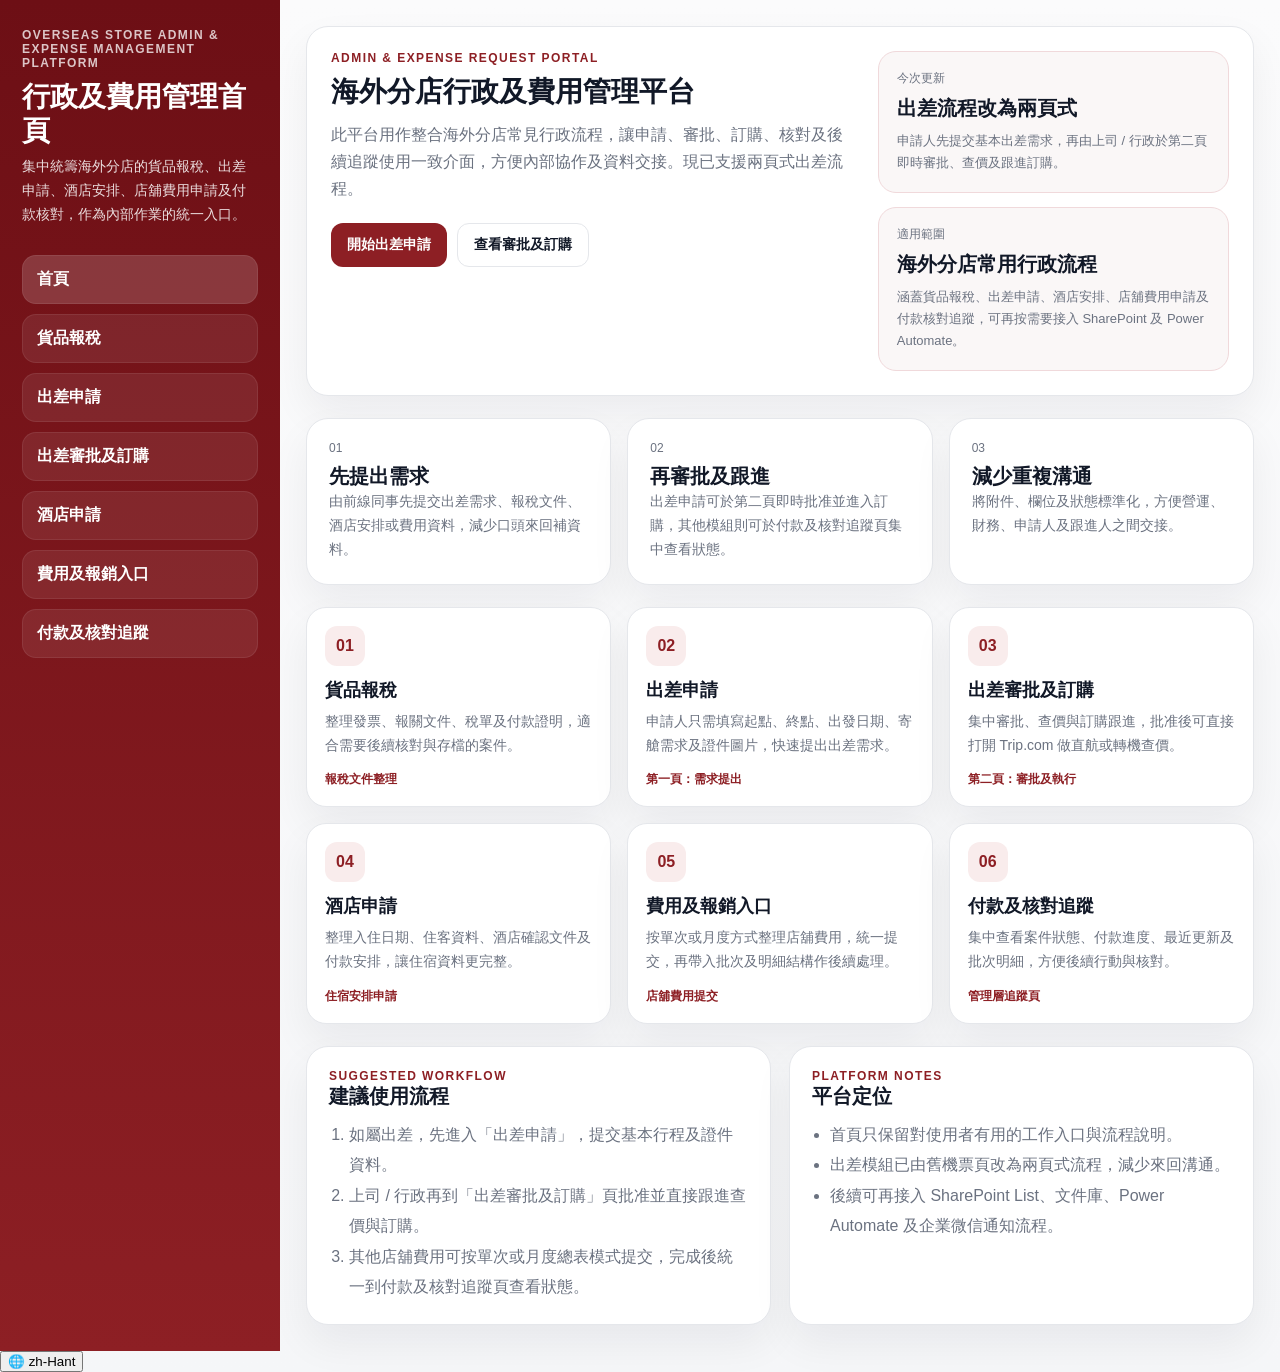
==== commit 9a02c772: "fix: move homepage app.js include to head to reduce merge conflicts" ====
--- a/index.html
+++ b/index.html
@@ -5,6 +5,7 @@
   <meta name="viewport" content="width=device-width, initial-scale=1.0" />
   <title>海外分店行政及費用管理平台</title>
   <link rel="stylesheet" href="assets/css/styles.css" />
+  <script defer src="assets/js/app.js"></script>
 </head>
 <body>
   <div class="shell">
@@ -136,119 +137,7 @@
           </ul>
         </div>
       </section>
-
-      <section class="panel-card data-center-card">
-        <div class="section-eyebrow">System Health</div>
-        <h3>系統資料中心</h3>
-        <p>可直接檢視各模組資料量，並進行本機備份、還原及清空舊資料，減少測試與交接時的資料遺失風險。</p>
-
-        <div class="data-summary-grid">
-          <div class="summary-box">
-            <span>已啟用模組</span>
-            <strong id="moduleCountValue">0</strong>
-          </div>
-          <div class="summary-box">
-            <span>資料筆數</span>
-            <strong id="recordCountValue">0</strong>
-          </div>
-          <div class="summary-box">
-            <span>估算容量</span>
-            <strong id="storageUsageValue">0 KB</strong>
-          </div>
-        </div>
-
-        <div class="button-row">
-          <button class="btn btn-primary" id="backupBtn" type="button">下載備份 JSON</button>
-          <label class="btn btn-secondary file-trigger" for="restoreFile">匯入備份檔</label>
-          <input id="restoreFile" type="file" accept="application/json" hidden />
-          <button class="btn btn-secondary" id="clearDataBtn" type="button">清空系統資料</button>
-        </div>
-
-        <div class="table-wrap data-table-wrap">
-          <table>
-            <thead>
-              <tr>
-                <th>模組 Key</th>
-                <th>筆數</th>
-                <th>容量</th>
-              </tr>
-            </thead>
-            <tbody id="moduleSummaryBody">
-              <tr><td colspan="3" class="empty-cell">目前未有資料。</td></tr>
-            </tbody>
-          </table>
-        </div>
-        <div id="dataCenterNote" class="note">資料中心可用於測試環境快速備份與還原。</div>
-      </section>
     </main>
   </div>
-
-  <script src="assets/js/app.js"></script>
-  <script>
-    (() => {
-      const moduleCountValue = document.getElementById('moduleCountValue');
-      const recordCountValue = document.getElementById('recordCountValue');
-      const storageUsageValue = document.getElementById('storageUsageValue');
-      const moduleSummaryBody = document.getElementById('moduleSummaryBody');
-      const dataCenterNote = document.getElementById('dataCenterNote');
-      const backupBtn = document.getElementById('backupBtn');
-      const restoreFile = document.getElementById('restoreFile');
-      const clearDataBtn = document.getElementById('clearDataBtn');
-
-      function formatBytes(bytes) {
-        if (!Number.isFinite(bytes) || bytes <= 0) return '0 KB';
-        return `${(bytes / 1024).toFixed(1)} KB`;
-      }
-
-      function renderSummary() {
-        const modules = AppUtils.summarizeAllModules();
-        const totalRecords = modules.reduce((sum, item) => sum + item.count, 0);
-        const totalBytes = modules.reduce((sum, item) => sum + item.bytes, 0);
-
-        moduleCountValue.textContent = String(modules.length);
-        recordCountValue.textContent = String(totalRecords);
-        storageUsageValue.textContent = formatBytes(totalBytes);
-
-        if (!modules.length) {
-          moduleSummaryBody.innerHTML = '<tr><td colspan="3" class="empty-cell">目前未有資料。</td></tr>';
-          return;
-        }
-
-        moduleSummaryBody.innerHTML = modules
-          .map(item => `<tr><td>${AppUtils.escapeHtml(item.moduleKey)}</td><td>${item.count}</td><td>${formatBytes(item.bytes)}</td></tr>`)
-          .join('');
-      }
-
-      backupBtn.addEventListener('click', () => {
-        const payload = AppUtils.exportAllData();
-        dataCenterNote.textContent = `備份完成：共 ${payload.moduleCount} 個模組，匯出時間 ${new Date(payload.exportedAt).toLocaleString()}`;
-      });
-
-      restoreFile.addEventListener('change', async event => {
-        const [file] = event.target.files || [];
-        if (!file) return;
-        try {
-          const payload = await AppUtils.parseJsonFile(file);
-          const result = AppUtils.restoreFromBackup(payload, { clearBeforeRestore: true });
-          dataCenterNote.textContent = `已還原備份，共寫入 ${result.restoredModules} 個模組。`;
-          renderSummary();
-        } catch (error) {
-          dataCenterNote.textContent = `匯入失敗：${error.message || '備份檔格式不正確。'}`;
-        } finally {
-          restoreFile.value = '';
-        }
-      });
-
-      clearDataBtn.addEventListener('click', () => {
-        const confirmed = window.confirm('確定要清空所有模組資料？此操作無法復原。');
-        if (!confirmed) return;
-        const result = AppUtils.clearAllData();
-        dataCenterNote.textContent = `已清空資料，共移除 ${result.removedModules} 個模組。`;
-        renderSummary();
-      });
-
-      renderSummary();
-    })();
-  </script>
 </body>
 </html>
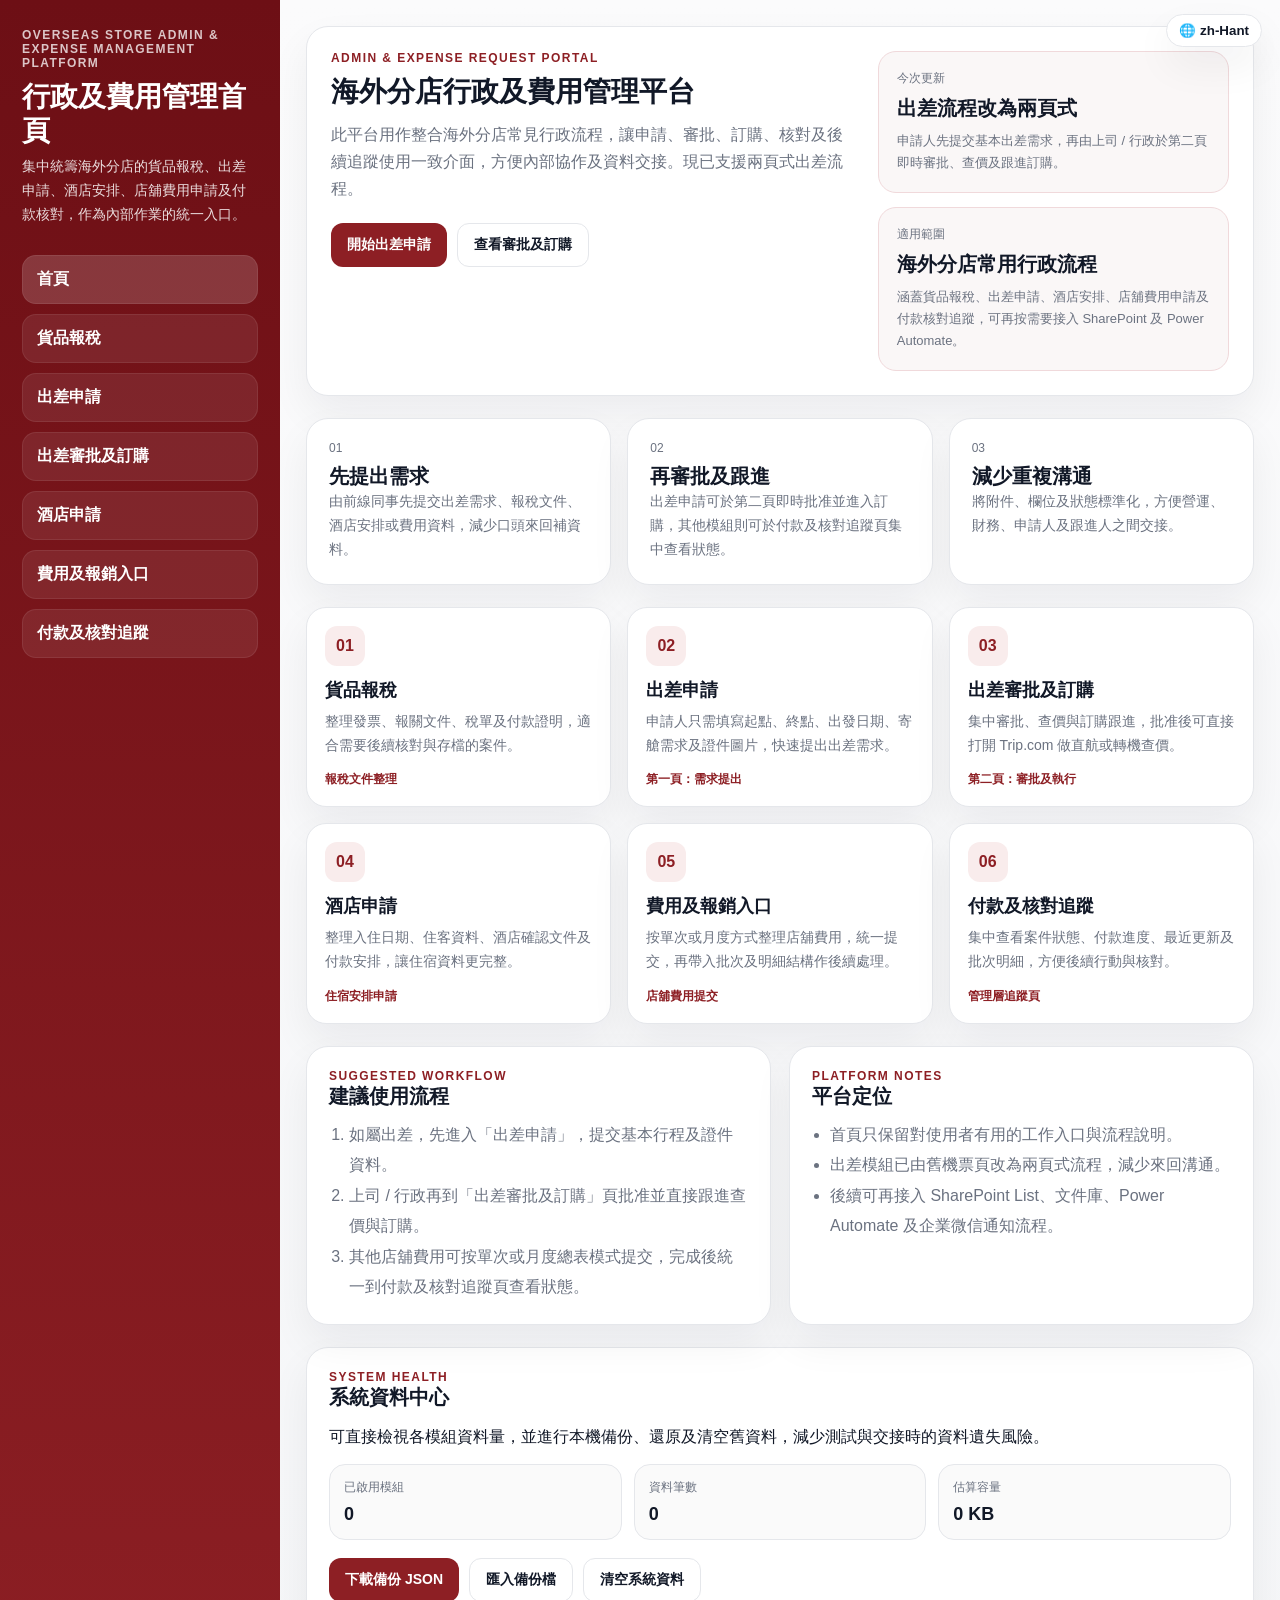
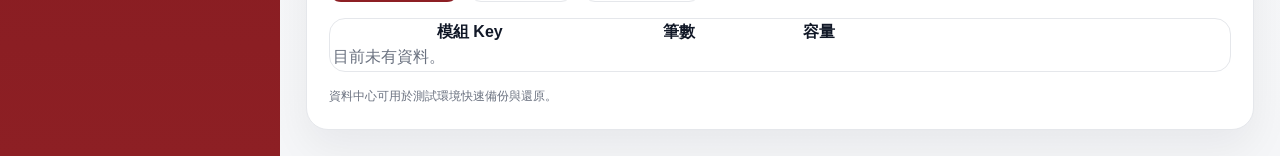
==== commit 02a93e3b: "Merge pull request #17 from Opjemmytsang/codex/add-multilingual-support-for-chinese-and-english feat" ====
--- a/index.html
+++ b/index.html
@@ -137,7 +137,119 @@
           </ul>
         </div>
       </section>
+
+      <section class="panel-card data-center-card">
+        <div class="section-eyebrow">System Health</div>
+        <h3>系統資料中心</h3>
+        <p>可直接檢視各模組資料量，並進行本機備份、還原及清空舊資料，減少測試與交接時的資料遺失風險。</p>
+
+        <div class="data-summary-grid">
+          <div class="summary-box">
+            <span>已啟用模組</span>
+            <strong id="moduleCountValue">0</strong>
+          </div>
+          <div class="summary-box">
+            <span>資料筆數</span>
+            <strong id="recordCountValue">0</strong>
+          </div>
+          <div class="summary-box">
+            <span>估算容量</span>
+            <strong id="storageUsageValue">0 KB</strong>
+          </div>
+        </div>
+
+        <div class="button-row">
+          <button class="btn btn-primary" id="backupBtn" type="button">下載備份 JSON</button>
+          <label class="btn btn-secondary file-trigger" for="restoreFile">匯入備份檔</label>
+          <input id="restoreFile" type="file" accept="application/json" hidden />
+          <button class="btn btn-secondary" id="clearDataBtn" type="button">清空系統資料</button>
+        </div>
+
+        <div class="table-wrap data-table-wrap">
+          <table>
+            <thead>
+              <tr>
+                <th>模組 Key</th>
+                <th>筆數</th>
+                <th>容量</th>
+              </tr>
+            </thead>
+            <tbody id="moduleSummaryBody">
+              <tr><td colspan="3" class="empty-cell">目前未有資料。</td></tr>
+            </tbody>
+          </table>
+        </div>
+        <div id="dataCenterNote" class="note">資料中心可用於測試環境快速備份與還原。</div>
+      </section>
     </main>
   </div>
+
+  <script src="assets/js/app.js"></script>
+  <script>
+    (() => {
+      const moduleCountValue = document.getElementById('moduleCountValue');
+      const recordCountValue = document.getElementById('recordCountValue');
+      const storageUsageValue = document.getElementById('storageUsageValue');
+      const moduleSummaryBody = document.getElementById('moduleSummaryBody');
+      const dataCenterNote = document.getElementById('dataCenterNote');
+      const backupBtn = document.getElementById('backupBtn');
+      const restoreFile = document.getElementById('restoreFile');
+      const clearDataBtn = document.getElementById('clearDataBtn');
+
+      function formatBytes(bytes) {
+        if (!Number.isFinite(bytes) || bytes <= 0) return '0 KB';
+        return `${(bytes / 1024).toFixed(1)} KB`;
+      }
+
+      function renderSummary() {
+        const modules = AppUtils.summarizeAllModules();
+        const totalRecords = modules.reduce((sum, item) => sum + item.count, 0);
+        const totalBytes = modules.reduce((sum, item) => sum + item.bytes, 0);
+
+        moduleCountValue.textContent = String(modules.length);
+        recordCountValue.textContent = String(totalRecords);
+        storageUsageValue.textContent = formatBytes(totalBytes);
+
+        if (!modules.length) {
+          moduleSummaryBody.innerHTML = '<tr><td colspan="3" class="empty-cell">目前未有資料。</td></tr>';
+          return;
+        }
+
+        moduleSummaryBody.innerHTML = modules
+          .map(item => `<tr><td>${AppUtils.escapeHtml(item.moduleKey)}</td><td>${item.count}</td><td>${formatBytes(item.bytes)}</td></tr>`)
+          .join('');
+      }
+
+      backupBtn.addEventListener('click', () => {
+        const payload = AppUtils.exportAllData();
+        dataCenterNote.textContent = `備份完成：共 ${payload.moduleCount} 個模組，匯出時間 ${new Date(payload.exportedAt).toLocaleString()}`;
+      });
+
+      restoreFile.addEventListener('change', async event => {
+        const [file] = event.target.files || [];
+        if (!file) return;
+        try {
+          const payload = await AppUtils.parseJsonFile(file);
+          const result = AppUtils.restoreFromBackup(payload, { clearBeforeRestore: true });
+          dataCenterNote.textContent = `已還原備份，共寫入 ${result.restoredModules} 個模組。`;
+          renderSummary();
+        } catch (error) {
+          dataCenterNote.textContent = `匯入失敗：${error.message || '備份檔格式不正確。'}`;
+        } finally {
+          restoreFile.value = '';
+        }
+      });
+
+      clearDataBtn.addEventListener('click', () => {
+        const confirmed = window.confirm('確定要清空所有模組資料？此操作無法復原。');
+        if (!confirmed) return;
+        const result = AppUtils.clearAllData();
+        dataCenterNote.textContent = `已清空資料，共移除 ${result.removedModules} 個模組。`;
+        renderSummary();
+      });
+
+      renderSummary();
+    })();
+  </script>
 </body>
 </html>
--- a/assets/css/styles.css
+++ b/assets/css/styles.css
@@ -26,6 +26,21 @@
   font-family: -apple-system, BlinkMacSystemFont, "Segoe UI", Roboto, "PingFang TC", "Microsoft JhengHei", sans-serif;
 }
 
+.lang-switch-btn {
+  position: fixed;
+  top: 14px;
+  right: 18px;
+  z-index: 1000;
+  border: 1px solid var(--line);
+  background: #fff;
+  color: var(--text);
+  border-radius: 999px;
+  padding: 8px 12px;
+  font-weight: 700;
+  box-shadow: var(--shadow);
+  cursor: pointer;
+}
+
 a { color: inherit; }
 
 .shell {
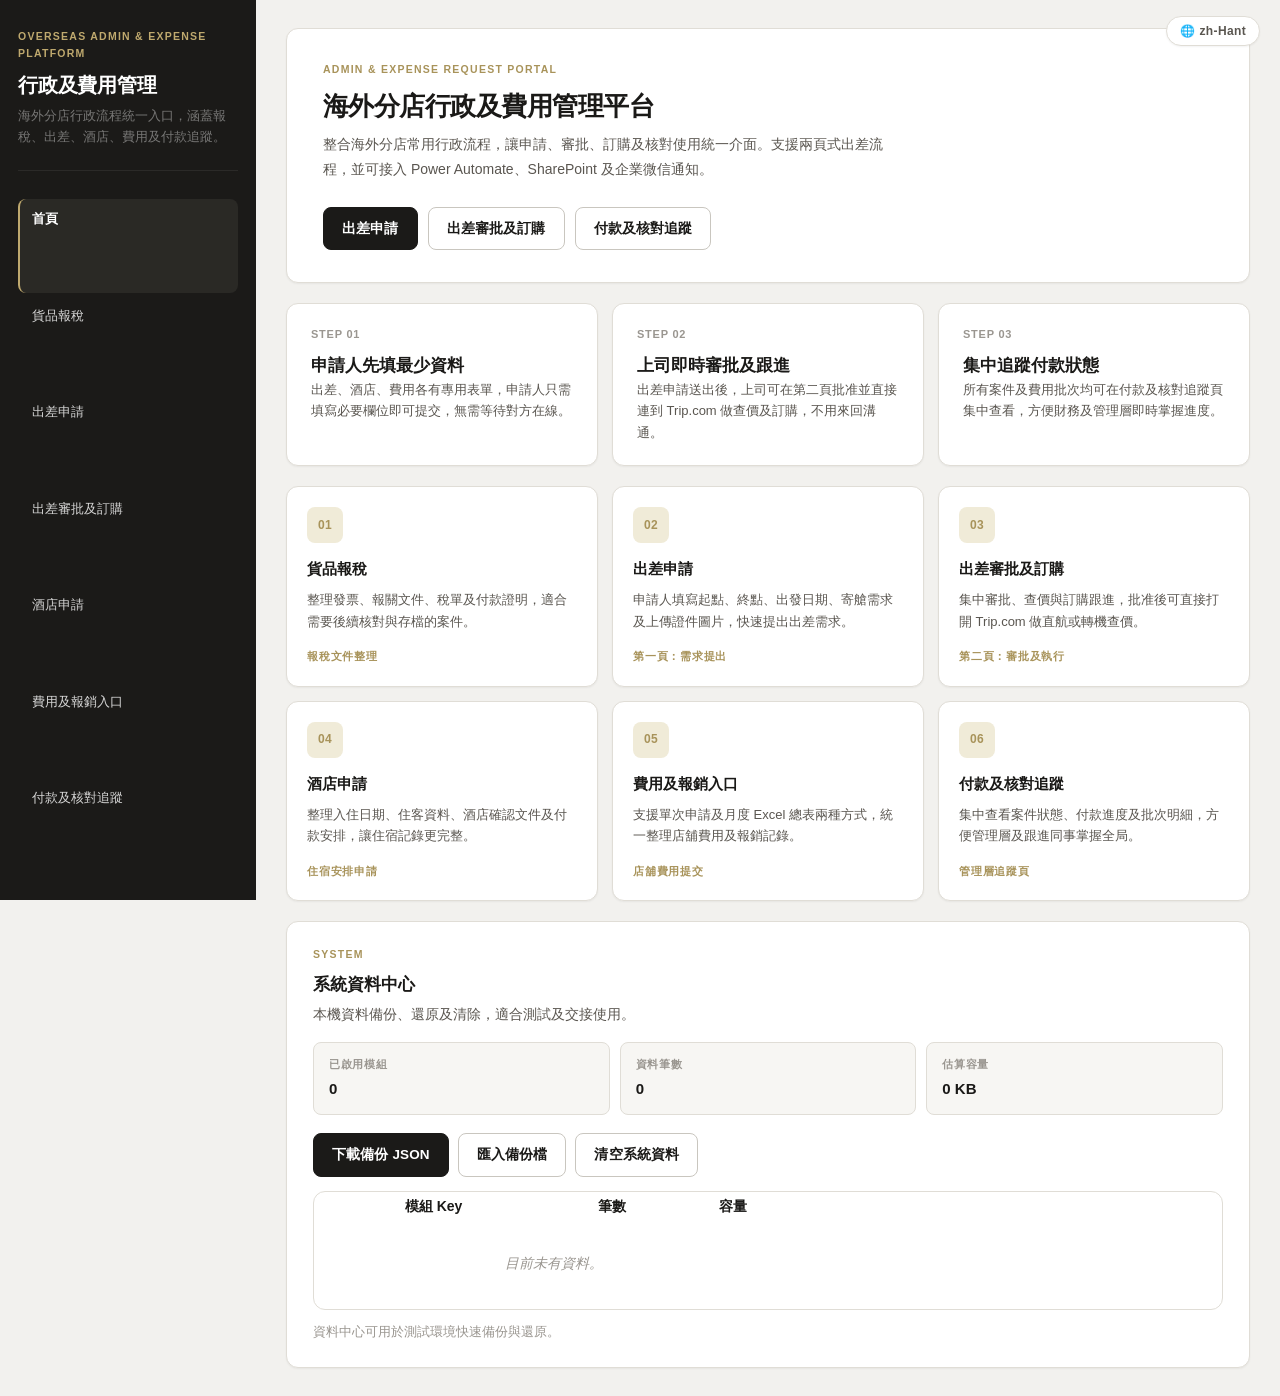
==== commit cea87f30: "視覺重整：低調奢華企業設計系統，簡化首頁結構 設計系統（styles.css 全面重寫）： - 色彩：深炭黑 sidebar (#1B1A18) × 象牙白頁面背景 (#F2F1EE) × 香檳金點綴" ====
--- a/index.html
+++ b/index.html
@@ -5,15 +5,14 @@
   <meta name="viewport" content="width=device-width, initial-scale=1.0" />
   <title>海外分店行政及費用管理平台</title>
   <link rel="stylesheet" href="assets/css/styles.css" />
-  <script defer src="assets/js/app.js"></script>
 </head>
 <body>
   <div class="shell">
     <aside class="sidebar">
       <div class="brand-block">
-        <div class="brand-en">Overseas Store Admin &amp; Expense Management Platform</div>
-        <h1>行政及費用管理首頁</h1>
-        <p>集中統籌海外分店的貨品報稅、出差申請、酒店安排、店舖費用申請及付款核對，作為內部作業的統一入口。</p>
+        <div class="brand-en">Overseas Admin &amp; Expense Platform</div>
+        <h1>行政及費用管理</h1>
+        <p>海外分店行政流程統一入口，涵蓋報稅、出差、酒店、費用及付款追蹤。</p>
       </div>
 
       <nav class="menu">
@@ -28,51 +27,40 @@
     </aside>
 
     <main class="main-content">
-      <section class="hero-card hero-split">
-        <div>
-          <div class="eyebrow">Admin &amp; Expense Request Portal</div>
-          <h2>海外分店行政及費用管理平台</h2>
-          <p>此平台用作整合海外分店常見行政流程，讓申請、審批、訂購、核對及後續追蹤使用一致介面，方便內部協作及資料交接。現已支援兩頁式出差流程。</p>
-
-          <div class="hero-actions">
-            <a class="btn btn-primary" href="modules/travel-request.html">開始出差申請</a>
-            <a class="btn btn-secondary" href="modules/travel-approval-booking.html">查看審批及訂購</a>
-          </div>
-        </div>
-
-        <div class="hero-info-stack">
-          <div class="hero-info-card">
-            <span>今次更新</span>
-            <strong>出差流程改為兩頁式</strong>
-            <p>申請人先提交基本出差需求，再由上司 / 行政於第二頁即時審批、查價及跟進訂購。</p>
-          </div>
-          <div class="hero-info-card">
-            <span>適用範圍</span>
-            <strong>海外分店常用行政流程</strong>
-            <p>涵蓋貨品報稅、出差申請、酒店安排、店舖費用申請及付款核對追蹤，可再按需要接入 SharePoint 及 Power Automate。</p>
-          </div>
-        </div>
-      </section>
-
-      <section class="metric-grid">
+
+      <!-- Hero -->
+      <section class="hero-card" style="padding: 32px 36px;">
+        <div class="eyebrow">Admin &amp; Expense Request Portal</div>
+        <h2 style="margin: 12px 0 10px; font-size: 26px;">海外分店行政及費用管理平台</h2>
+        <p style="max-width: 560px; color: var(--text-2); line-height: 1.8;">整合海外分店常用行政流程，讓申請、審批、訂購及核對使用統一介面。支援兩頁式出差流程，並可接入 Power Automate、SharePoint 及企業微信通知。</p>
+        <div class="hero-actions" style="margin-top: 24px;">
+          <a class="btn btn-primary" href="modules/travel-request.html">出差申請</a>
+          <a class="btn btn-secondary" href="modules/travel-approval-booking.html">出差審批及訂購</a>
+          <a class="btn btn-secondary" href="modules/payment-tracking.html">付款及核對追蹤</a>
+        </div>
+      </section>
+
+      <!-- 使用步驟 -->
+      <section class="metric-grid" style="grid-template-columns: repeat(3, minmax(0, 1fr));">
         <div class="metric-card">
-          <span>01</span>
-          <strong>先提出需求</strong>
-          <p>由前線同事先提交出差需求、報稅文件、酒店安排或費用資料，減少口頭來回補資料。</p>
+          <span>Step 01</span>
+          <strong>申請人先填最少資料</strong>
+          <p>出差、酒店、費用各有專用表單，申請人只需填寫必要欄位即可提交，無需等待對方在線。</p>
         </div>
         <div class="metric-card">
-          <span>02</span>
-          <strong>再審批及跟進</strong>
-          <p>出差申請可於第二頁即時批准並進入訂購，其他模組則可於付款及核對追蹤頁集中查看狀態。</p>
+          <span>Step 02</span>
+          <strong>上司即時審批及跟進</strong>
+          <p>出差申請送出後，上司可在第二頁批准並直接連到 Trip.com 做查價及訂購，不用來回溝通。</p>
         </div>
         <div class="metric-card">
-          <span>03</span>
-          <strong>減少重複溝通</strong>
-          <p>將附件、欄位及狀態標準化，方便營運、財務、申請人及跟進人之間交接。</p>
-        </div>
-      </section>
-
-      <section class="feature-grid five-col">
+          <span>Step 03</span>
+          <strong>集中追蹤付款狀態</strong>
+          <p>所有案件及費用批次均可在付款及核對追蹤頁集中查看，方便財務及管理層即時掌握進度。</p>
+        </div>
+      </section>
+
+      <!-- 模組入口 -->
+      <section class="feature-grid" style="grid-template-columns: repeat(3, minmax(0, 1fr)); margin-top: 20px;">
         <a class="feature-card" href="modules/tax.html">
           <div class="feature-index">01</div>
           <h3>貨品報稅</h3>
@@ -83,7 +71,7 @@
         <a class="feature-card" href="modules/travel-request.html">
           <div class="feature-index">02</div>
           <h3>出差申請</h3>
-          <p>申請人只需填寫起點、終點、出發日期、寄艙需求及證件圖片，快速提出出差需求。</p>
+          <p>申請人填寫起點、終點、出發日期、寄艙需求及上傳證件圖片，快速提出出差需求。</p>
           <div class="feature-foot">第一頁：需求提出</div>
         </a>
 
@@ -97,51 +85,30 @@
         <a class="feature-card" href="modules/hotel.html">
           <div class="feature-index">04</div>
           <h3>酒店申請</h3>
-          <p>整理入住日期、住客資料、酒店確認文件及付款安排，讓住宿資料更完整。</p>
+          <p>整理入住日期、住客資料、酒店確認文件及付款安排，讓住宿記錄更完整。</p>
           <div class="feature-foot">住宿安排申請</div>
         </a>
 
         <a class="feature-card" href="modules/store-expense.html">
           <div class="feature-index">05</div>
           <h3>費用及報銷入口</h3>
-          <p>按單次或月度方式整理店舖費用，統一提交，再帶入批次及明細結構作後續處理。</p>
+          <p>支援單次申請及月度 Excel 總表兩種方式，統一整理店舖費用及報銷記錄。</p>
           <div class="feature-foot">店舖費用提交</div>
         </a>
 
         <a class="feature-card" href="modules/payment-tracking.html">
           <div class="feature-index">06</div>
           <h3>付款及核對追蹤</h3>
-          <p>集中查看案件狀態、付款進度、最近更新及批次明細，方便後續行動與核對。</p>
+          <p>集中查看案件狀態、付款進度及批次明細，方便管理層及跟進同事掌握全局。</p>
           <div class="feature-foot">管理層追蹤頁</div>
         </a>
       </section>
 
-      <section class="panel-grid">
-        <div class="panel-card">
-          <div class="section-eyebrow">Suggested Workflow</div>
-          <h3>建議使用流程</h3>
-          <ol class="clean-list clean-list-numbered">
-            <li>如屬出差，先進入「出差申請」，提交基本行程及證件資料。</li>
-            <li>上司 / 行政再到「出差審批及訂購」頁批准並直接跟進查價與訂購。</li>
-            <li>其他店舖費用可按單次或月度總表模式提交，完成後統一到付款及核對追蹤頁查看狀態。</li>
-          </ol>
-        </div>
-
-        <div class="panel-card">
-          <div class="section-eyebrow">Platform Notes</div>
-          <h3>平台定位</h3>
-          <ul class="clean-list">
-            <li>首頁只保留對使用者有用的工作入口與流程說明。</li>
-            <li>出差模組已由舊機票頁改為兩頁式流程，減少來回溝通。</li>
-            <li>後續可再接入 SharePoint List、文件庫、Power Automate 及企業微信通知流程。</li>
-          </ul>
-        </div>
-      </section>
-
-      <section class="panel-card data-center-card">
-        <div class="section-eyebrow">System Health</div>
-        <h3>系統資料中心</h3>
-        <p>可直接檢視各模組資料量，並進行本機備份、還原及清空舊資料，減少測試與交接時的資料遺失風險。</p>
+      <!-- 系統資料中心 -->
+      <section class="panel-card data-center-card" style="margin-top: 20px; padding: 24px 26px;">
+        <div class="section-eyebrow">System</div>
+        <h3 style="margin: 8px 0 6px;">系統資料中心</h3>
+        <p style="color: var(--text-2); font-size: 13.5px; margin: 0 0 16px;">本機資料備份、還原及清除，適合測試及交接使用。</p>
 
         <div class="data-summary-grid">
           <div class="summary-box">
@@ -179,6 +146,7 @@
             </tbody>
           </table>
         </div>
+
         <div id="dataCenterNote" class="note">資料中心可用於測試環境快速備份與還原。</div>
       </section>
     </main>
@@ -187,14 +155,14 @@
   <script src="assets/js/app.js"></script>
   <script>
     (() => {
-      const moduleCountValue = document.getElementById('moduleCountValue');
-      const recordCountValue = document.getElementById('recordCountValue');
+      const moduleCountValue  = document.getElementById('moduleCountValue');
+      const recordCountValue  = document.getElementById('recordCountValue');
       const storageUsageValue = document.getElementById('storageUsageValue');
       const moduleSummaryBody = document.getElementById('moduleSummaryBody');
-      const dataCenterNote = document.getElementById('dataCenterNote');
-      const backupBtn = document.getElementById('backupBtn');
-      const restoreFile = document.getElementById('restoreFile');
-      const clearDataBtn = document.getElementById('clearDataBtn');
+      const dataCenterNote    = document.getElementById('dataCenterNote');
+      const backupBtn         = document.getElementById('backupBtn');
+      const restoreFile       = document.getElementById('restoreFile');
+      const clearDataBtn      = document.getElementById('clearDataBtn');
 
       function formatBytes(bytes) {
         if (!Number.isFinite(bytes) || bytes <= 0) return '0 KB';
@@ -202,22 +170,21 @@
       }
 
       function renderSummary() {
-        const modules = AppUtils.summarizeAllModules();
+        const modules      = AppUtils.summarizeAllModules();
         const totalRecords = modules.reduce((sum, item) => sum + item.count, 0);
-        const totalBytes = modules.reduce((sum, item) => sum + item.bytes, 0);
-
-        moduleCountValue.textContent = String(modules.length);
-        recordCountValue.textContent = String(totalRecords);
+        const totalBytes   = modules.reduce((sum, item) => sum + item.bytes, 0);
+
+        moduleCountValue.textContent  = String(modules.length);
+        recordCountValue.textContent  = String(totalRecords);
         storageUsageValue.textContent = formatBytes(totalBytes);
 
         if (!modules.length) {
           moduleSummaryBody.innerHTML = '<tr><td colspan="3" class="empty-cell">目前未有資料。</td></tr>';
           return;
         }
-
-        moduleSummaryBody.innerHTML = modules
-          .map(item => `<tr><td>${AppUtils.escapeHtml(item.moduleKey)}</td><td>${item.count}</td><td>${formatBytes(item.bytes)}</td></tr>`)
-          .join('');
+        moduleSummaryBody.innerHTML = modules.map(item =>
+          `<tr><td>${AppUtils.escapeHtml(item.moduleKey)}</td><td>${item.count}</td><td>${formatBytes(item.bytes)}</td></tr>`
+        ).join('');
       }
 
       backupBtn.addEventListener('click', () => {
@@ -230,7 +197,7 @@
         if (!file) return;
         try {
           const payload = await AppUtils.parseJsonFile(file);
-          const result = AppUtils.restoreFromBackup(payload, { clearBeforeRestore: true });
+          const result  = AppUtils.restoreFromBackup(payload, { clearBeforeRestore: true });
           dataCenterNote.textContent = `已還原備份，共寫入 ${result.restoredModules} 個模組。`;
           renderSummary();
         } catch (error) {
@@ -241,8 +208,7 @@
       });
 
       clearDataBtn.addEventListener('click', () => {
-        const confirmed = window.confirm('確定要清空所有模組資料？此操作無法復原。');
-        if (!confirmed) return;
+        if (!window.confirm('確定要清空所有模組資料？此操作無法復原。')) return;
         const result = AppUtils.clearAllData();
         dataCenterNote.textContent = `已清空資料，共移除 ${result.removedModules} 個模組。`;
         renderSummary();
--- a/assets/css/styles.css
+++ b/assets/css/styles.css
@@ -1,112 +1,197 @@
+/* ═══════════════════════════════════════════════════════════════
+   設計系統 Design Tokens
+   主題：低調奢華 · 深炭黑 × 象牙白 × 香檳金
+   ═══════════════════════════════════════════════════════════════ */
 :root {
-  --bg: #f5f6f8;
-  --bg-soft: #fbfbfc;
-  --card: #ffffff;
-  --line: #e5e7eb;
-  --line-soft: #f0d9db;
-  --text: #111827;
-  --muted: #6b7280;
-  --brand: #8d1f24;
-  --brand-deep: #6d0f15;
-  --brand-soft: #f9ecec;
-  --brand-softer: #faf7f7;
-  --green: #0f8b52;
-  --amber: #ad6a00;
-  --red: #bf1d1d;
-  --radius: 22px;
-  --shadow: 0 18px 40px rgba(17, 24, 39, 0.06);
-}
+  /* 頁面背景 */
+  --bg:          #F2F1EE;
+  --bg-raised:   #F8F7F4;
+
+  /* 卡片 / 表面 */
+  --surface:     #FFFFFF;
+  --surface-sub: #F7F6F3;
+
+  /* 邊框 */
+  --border:      #E0DDD6;
+  --border-mid:  #C9C6BF;
+
+  /* 文字層級 */
+  --text:        #1A1917;
+  --text-2:      #5A5650;
+  --text-3:      #9A9690;
+
+  /* Sidebar */
+  --sidebar-bg:     #1B1A18;
+  --sidebar-hover:  #252420;
+  --sidebar-active: #2A2925;
+  --sidebar-text:   rgba(255,255,255,0.82);
+  --sidebar-muted:  rgba(255,255,255,0.40);
+
+  /* 香檳金點綴色 */
+  --gold:        #A8935A;
+  --gold-light:  #BFA96E;
+  --gold-bg:     #F0EBD8;
+  --gold-border: #D4C28A;
+
+  /* 按鈕 */
+  --btn-primary-bg:   #1B1A18;
+  --btn-primary-text: #FFFFFF;
+  --btn-hover-bg:     #2E2C28;
+
+  /* 狀態色（低飽和，專業感） */
+  --ok:       #3A6647;
+  --ok-bg:    #EAF2ED;
+  --warn:     #7A5C28;
+  --warn-bg:  #F1E8D4;
+  --err:      #7A3232;
+  --err-bg:   #F1E5E5;
+
+  /* 幾何 */
+  --radius:    8px;
+  --radius-lg: 12px;
+
+  /* 陰影（極輕） */
+  --shadow-xs: 0 1px 2px rgba(0,0,0,0.05);
+  --shadow-sm: 0 1px 4px rgba(0,0,0,0.06), 0 2px 8px rgba(0,0,0,0.04);
+}
+
+/* ── Reset ──────────────────────────────────────────────────── */
 
 * { box-sizing: border-box; }
 
 body {
   margin: 0;
-  background: linear-gradient(180deg, var(--bg-soft) 0%, var(--bg) 100%);
-  color: var(--text);
-  font-family: -apple-system, BlinkMacSystemFont, "Segoe UI", Roboto, "PingFang TC", "Microsoft JhengHei", sans-serif;
-}
+  background: var(--bg);
+  color: var(--text);
+  font-family: -apple-system, BlinkMacSystemFont, "Segoe UI", "PingFang TC",
+               "Microsoft JhengHei", "Noto Sans TC", sans-serif;
+  font-size: 14px;
+  line-height: 1.6;
+  -webkit-font-smoothing: antialiased;
+}
+
+a { color: inherit; }
+
+/* ── 語言切換按鈕 ──────────────────────────────────────────── */
 
 .lang-switch-btn {
   position: fixed;
-  top: 14px;
-  right: 18px;
+  top: 16px;
+  right: 20px;
   z-index: 1000;
-  border: 1px solid var(--line);
-  background: #fff;
-  color: var(--text);
+  border: 1px solid var(--border);
+  background: var(--surface);
+  color: var(--text-2);
   border-radius: 999px;
-  padding: 8px 12px;
-  font-weight: 700;
-  box-shadow: var(--shadow);
+  padding: 7px 13px;
+  font-size: 12px;
+  font-weight: 600;
+  letter-spacing: 0.03em;
+  box-shadow: var(--shadow-xs);
   cursor: pointer;
-}
-
-a { color: inherit; }
+  transition: 0.15s ease;
+}
+
+.lang-switch-btn:hover {
+  background: var(--surface-sub);
+  color: var(--text);
+}
+
+/* ═══════════════════════════════════════════════════════════════
+   版面結構
+   ═══════════════════════════════════════════════════════════════ */
 
 .shell {
   min-height: 100vh;
   display: grid;
-  grid-template-columns: 280px 1fr;
-}
+  grid-template-columns: 256px 1fr;
+}
+
+/* ── Sidebar ─────────────────────────────────────────────────── */
 
 .sidebar {
-  background: linear-gradient(180deg, var(--brand-deep) 0%, var(--brand) 100%);
-  color: #fff;
-  padding: 28px 22px;
+  background: var(--sidebar-bg);
+  color: var(--sidebar-text);
+  padding: 28px 18px;
   position: sticky;
   top: 0;
-  min-height: 100vh;
-}
-
-.brand-block { margin-bottom: 28px; }
-
-.brand-en,
-.eyebrow,
-.section-eyebrow,
-.module-eyebrow {
-  font-size: 12px;
-  font-weight: 800;
-  letter-spacing: 0.12em;
+  height: 100vh;
+  overflow-y: auto;
+  display: flex;
+  flex-direction: column;
+}
+
+.brand-block {
+  margin-bottom: 28px;
+  padding-bottom: 22px;
+  border-bottom: 1px solid rgba(255,255,255,0.07);
+}
+
+.brand-en {
+  font-size: 10px;
+  font-weight: 600;
+  letter-spacing: 0.14em;
   text-transform: uppercase;
-}
-
-.brand-en { color: rgba(255,255,255,0.76); margin-bottom: 10px; }
+  color: var(--gold-light);
+  margin-bottom: 10px;
+}
 
 .sidebar h1 {
   margin: 0 0 8px;
-  font-size: 28px;
-  line-height: 1.2;
+  font-size: 20px;
+  font-weight: 600;
+  line-height: 1.3;
+  color: #FFFFFF;
+  letter-spacing: -0.01em;
 }
 
 .sidebar p {
   margin: 0;
-  font-size: 14px;
+  font-size: 12.5px;
   line-height: 1.7;
-  color: rgba(255,255,255,0.86);
+  color: var(--sidebar-muted);
 }
 
 .menu {
   display: grid;
-  gap: 10px;
+  gap: 3px;
+  flex: 1;
 }
 
 .menu-item {
   display: block;
   text-decoration: none;
-  padding: 13px 14px;
-  border-radius: 14px;
-  background: rgba(255,255,255,0.08);
-  border: 1px solid rgba(255,255,255,0.08);
-  font-weight: 700;
-  transition: 0.2s ease;
-}
-
-.menu-item:hover,
+  padding: 10px 12px;
+  border-radius: var(--radius);
+  font-size: 13px;
+  font-weight: 500;
+  color: var(--sidebar-text);
+  transition: background 0.15s ease, color 0.15s ease;
+  border-left: 2px solid transparent;
+}
+
+.menu-item:hover {
+  background: var(--sidebar-hover);
+  color: #FFFFFF;
+}
+
 .menu-item.active {
-  background: rgba(255,255,255,0.16);
-}
-
-.main-content { padding: 26px; }
+  background: var(--sidebar-active);
+  color: #FFFFFF;
+  border-left-color: var(--gold-light);
+  font-weight: 600;
+}
+
+/* ── 主內容區 ─────────────────────────────────────────────── */
+
+.main-content {
+  padding: 28px 30px;
+  min-width: 0;
+}
+
+/* ═══════════════════════════════════════════════════════════════
+   卡片 / 表面
+   ═══════════════════════════════════════════════════════════════ */
 
 .hero-card,
 .panel-card,
@@ -116,95 +201,122 @@
 .module-top,
 .metric-card,
 .kpi-card,
-.highlight-card {
-  background: var(--card);
-  border: 1px solid var(--line);
-  border-radius: var(--radius);
-  box-shadow: var(--shadow);
-}
+.highlight-card,
+.data-center-card {
+  background: var(--surface);
+  border: 1px solid var(--border);
+  border-radius: var(--radius-lg);
+  box-shadow: var(--shadow-xs);
+}
+
+/* ── 眉標 / Eyebrow ─────────────────────────────────────────── */
+
+.brand-en,
+.eyebrow,
+.section-eyebrow,
+.module-eyebrow {
+  font-size: 10.5px;
+  font-weight: 700;
+  letter-spacing: 0.12em;
+  text-transform: uppercase;
+}
+
+.section-eyebrow,
+.eyebrow,
+.module-eyebrow {
+  color: var(--gold);
+}
+
+/* ── Hero Card ──────────────────────────────────────────────── */
 
 .hero-card,
-.module-top { padding: 24px; }
+.module-top {
+  padding: 28px 30px;
+}
 
 .hero-card h2,
 .module-top h2 {
-  margin: 8px 0 10px;
-  font-size: 28px;
+  margin: 10px 0 10px;
+  font-size: 24px;
+  font-weight: 600;
+  letter-spacing: -0.02em;
+  line-height: 1.25;
+  color: var(--text);
 }
 
 .hero-card p,
 .module-top p {
   margin: 0;
-  color: var(--muted);
-  line-height: 1.7;
-}
-
-.section-eyebrow,
-.eyebrow,
-.module-eyebrow { color: var(--brand); }
+  color: var(--text-2);
+  line-height: 1.75;
+  font-size: 14px;
+}
 
 .hero-split {
   display: grid;
-  grid-template-columns: minmax(0, 1.2fr) minmax(320px, 0.8fr);
-  gap: 20px;
-  align-items: stretch;
+  grid-template-columns: minmax(0, 1.3fr) minmax(280px, 0.7fr);
+  gap: 24px;
+  align-items: start;
 }
 
 .hero-actions {
   display: flex;
   flex-wrap: wrap;
   gap: 10px;
-  margin-top: 20px;
+  margin-top: 22px;
 }
 
 .hero-info-stack {
   display: grid;
-  gap: 14px;
+  gap: 12px;
+  padding: 24px;
+  background: var(--surface-sub);
+  border-radius: var(--radius-lg);
+  border: 1px solid var(--border);
 }
 
 .hero-info-card {
-  padding: 18px;
-  border-radius: 18px;
-  background: var(--brand-softer);
-  border: 1px solid var(--line-soft);
-}
-
-.hero-info-card span,
-.kpi-label,
-.metric-card span,
-.summary-box span {
+  padding: 0;
+}
+
+.hero-info-card span {
   display: block;
-  font-size: 12px;
-  color: var(--muted);
-  margin-bottom: 8px;
-}
-
-.hero-info-card strong,
-.kpi-value {
+  font-size: 11px;
+  font-weight: 600;
+  letter-spacing: 0.07em;
+  text-transform: uppercase;
+  color: var(--gold);
+  margin-bottom: 5px;
+}
+
+.hero-info-card strong {
   display: block;
-  font-size: 20px;
-  margin-bottom: 8px;
-}
-
-.hero-info-card p,
-.kpi-note {
+  font-size: 15px;
+  font-weight: 600;
+  color: var(--text);
+  margin-bottom: 4px;
+}
+
+.hero-info-card p {
   margin: 0;
-  color: var(--muted);
-  line-height: 1.7;
+  color: var(--text-2);
+  line-height: 1.65;
   font-size: 13px;
 }
+
+/* ── Metric / KPI ────────────────────────────────────────────── */
 
 .metric-grid,
 .kpi-grid,
 .highlight-grid,
 .feature-grid {
   display: grid;
-  gap: 16px;
-  margin-top: 22px;
-}
-
-.metric-grid { grid-template-columns: repeat(3, minmax(0, 1fr)); }
-.kpi-grid { grid-template-columns: repeat(4, minmax(0, 1fr)); }
+  gap: 14px;
+  margin-top: 20px;
+}
+
+.metric-grid    { grid-template-columns: repeat(3, minmax(0, 1fr)); }
+.kpi-grid       { grid-template-columns: repeat(4, minmax(0, 1fr)); }
 .highlight-grid { grid-template-columns: repeat(2, minmax(0, 1fr)); }
 
 .metric-card,
@@ -213,7 +325,21 @@
 .panel-card,
 .form-card,
 .status-card,
-.table-card { padding: 22px; }
+.table-card {
+  padding: 22px 24px;
+}
+
+.metric-card span,
+.kpi-label,
+.summary-box span {
+  display: block;
+  font-size: 11px;
+  font-weight: 600;
+  letter-spacing: 0.07em;
+  text-transform: uppercase;
+  color: var(--text-3);
+  margin-bottom: 8px;
+}
 
 .metric-card strong,
 .panel-card h3,
@@ -221,16 +347,31 @@
 .table-card h3,
 .status-card h3,
 .highlight-card h3 {
-  margin: 0 0 10px;
-  font-size: 20px;
-}
-
-.metric-card p {
+  margin: 0 0 8px;
+  font-size: 17px;
+  font-weight: 600;
+  color: var(--text);
+}
+
+.metric-card p,
+.kpi-note {
   margin: 0;
-  color: var(--muted);
-  line-height: 1.7;
-  font-size: 14px;
-}
+  color: var(--text-2);
+  line-height: 1.65;
+  font-size: 13px;
+}
+
+.kpi-value {
+  display: block;
+  font-size: 28px;
+  font-weight: 600;
+  letter-spacing: -0.02em;
+  line-height: 1.1;
+  color: var(--text);
+  margin-bottom: 6px;
+}
+
+/* ── Feature Cards ──────────────────────────────────────────── */
 
 .feature-grid.five-col {
   grid-template-columns: repeat(5, minmax(0, 1fr));
@@ -238,94 +379,97 @@
 
 .feature-card {
   text-decoration: none;
-  border: 1px solid var(--line);
-  background: var(--card);
-  border-radius: 20px;
-  padding: 18px;
-  box-shadow: var(--shadow);
-  transition: 0.2s ease;
+  border: 1px solid var(--border);
+  background: var(--surface);
+  border-radius: var(--radius-lg);
+  padding: 20px;
+  box-shadow: var(--shadow-xs);
+  transition: border-color 0.15s ease, box-shadow 0.15s ease, transform 0.15s ease;
+  display: flex;
+  flex-direction: column;
 }
 
 .feature-card:hover {
-  transform: translateY(-2px);
+  border-color: var(--gold-border);
+  box-shadow: var(--shadow-sm);
+  transform: translateY(-1px);
 }
 
 .feature-index {
-  width: 40px;
-  height: 40px;
-  border-radius: 12px;
+  width: 36px;
+  height: 36px;
+  border-radius: var(--radius);
   display: inline-flex;
   align-items: center;
   justify-content: center;
-  background: var(--brand-soft);
-  color: var(--brand);
-  font-weight: 900;
-  margin-bottom: 12px;
+  background: var(--gold-bg);
+  color: var(--gold);
+  font-size: 12px;
+  font-weight: 700;
+  margin-bottom: 14px;
+  letter-spacing: 0.02em;
 }
 
 .feature-card h3 {
   margin: 0 0 8px;
-  font-size: 18px;
+  font-size: 15px;
+  font-weight: 600;
+  color: var(--text);
 }
 
 .feature-card p {
   margin: 0;
-  color: var(--muted);
-  line-height: 1.7;
-  font-size: 14px;
+  color: var(--text-2);
+  line-height: 1.65;
+  font-size: 13px;
+  flex: 1;
 }
 
 .feature-foot {
-  margin-top: 14px;
-  font-size: 12px;
-  font-weight: 800;
-  color: var(--brand);
-}
+  margin-top: 16px;
+  font-size: 11px;
+  font-weight: 700;
+  letter-spacing: 0.07em;
+  text-transform: uppercase;
+  color: var(--gold);
+}
+
+/* ── Panel Grid ─────────────────────────────────────────────── */
 
 .panel-grid {
   display: grid;
   grid-template-columns: repeat(2, minmax(0, 1fr));
+  gap: 14px;
+  margin-top: 20px;
+}
+
+.panel-card .clean-list {
+  margin-top: 8px;
+}
+
+/* ── Data Center ─────────────────────────────────────────────── */
+
+.data-center-card { margin-top: 20px; }
+
+.data-summary-grid {
+  display: grid;
+  grid-template-columns: repeat(3, minmax(0, 1fr));
+  gap: 10px;
+  margin: 16px 0;
+}
+
+.data-table-wrap { margin-top: 14px; }
+.data-table-wrap table { min-width: 480px; }
+
+/* ═══════════════════════════════════════════════════════════════
+   表單
+   ═══════════════════════════════════════════════════════════════ */
+
+.module-layout {
+  display: grid;
+  grid-template-columns: minmax(0, 1.4fr) minmax(280px, 0.6fr);
   gap: 18px;
-  margin-top: 22px;
-}
-
-.data-center-card {
-  margin-top: 22px;
-}
-
-.data-summary-grid {
-  display: grid;
-  grid-template-columns: repeat(3, minmax(0, 1fr));
-  gap: 12px;
-  margin: 16px 0;
-}
-
-.data-table-wrap {
-  margin-top: 16px;
-}
-
-.data-table-wrap table {
-  min-width: 560px;
-}
-
-.file-trigger {
-  cursor: pointer;
-}
-
-.clean-list {
-  margin: 0;
-  padding-left: 18px;
-  color: var(--muted);
-  line-height: 1.9;
-}
-
-.clean-list-numbered { padding-left: 20px; }
-
-.module-layout {
-  display: grid;
-  grid-template-columns: minmax(0, 1.3fr) minmax(320px, 0.7fr);
-  gap: 20px;
-  margin-top: 20px;
+  margin-top: 18px;
 }
 
 .form-grid {
@@ -337,65 +481,108 @@
 .field {
   display: flex;
   flex-direction: column;
-  gap: 8px;
+  gap: 6px;
 }
 
 .field.full { grid-column: 1 / -1; }
 
 label {
-  font-size: 13px;
-  font-weight: 700;
-  color: #374151;
+  font-size: 12px;
+  font-weight: 600;
+  letter-spacing: 0.03em;
+  color: var(--text-2);
 }
 
 input,
 select,
 textarea {
   width: 100%;
-  border: 1px solid #d1d5db;
-  border-radius: 12px;
-  padding: 12px 14px;
+  border: 1px solid var(--border);
+  border-radius: var(--radius);
+  padding: 10px 12px;
   font-size: 14px;
+  font-family: inherit;
+  color: var(--text);
+  background: var(--surface);
   outline: none;
-  background: #fff;
+  transition: border-color 0.15s ease, box-shadow 0.15s ease;
+  -webkit-appearance: none;
+  appearance: none;
+}
+
+input::placeholder,
+textarea::placeholder {
+  color: var(--text-3);
 }
 
 input:focus,
 select:focus,
 textarea:focus {
-  border-color: #c57a7f;
-  box-shadow: 0 0 0 4px rgba(141, 31, 36, 0.08);
+  border-color: var(--gold-border);
+  box-shadow: 0 0 0 3px rgba(168,147,90,0.12);
+}
+
+input[readonly],
+select[disabled] {
+  background: var(--surface-sub);
+  color: var(--text-2);
+  cursor: default;
+}
+
+select {
+  background-image: url("data:image/svg+xml,%3Csvg xmlns='http://www.w3.org/2000/svg' width='12' height='8' fill='none'%3E%3Cpath d='M1 1l5 5 5-5' stroke='%239A9690' stroke-width='1.5' stroke-linecap='round' stroke-linejoin='round'/%3E%3C/svg%3E");
+  background-repeat: no-repeat;
+  background-position: right 12px center;
+  padding-right: 32px;
+  cursor: pointer;
 }
 
 textarea {
-  min-height: 100px;
+  min-height: 90px;
   resize: vertical;
-}
+  line-height: 1.6;
+}
+
+/* ── 附件上傳 ────────────────────────────────────────────────── */
 
 .upload-grid {
   display: grid;
   grid-template-columns: repeat(2, minmax(0, 1fr));
-  gap: 14px;
-  margin-top: 18px;
+  gap: 12px;
+  margin-top: 16px;
 }
 
 .upload-box {
-  border: 1px dashed #cfd4dc;
-  border-radius: 16px;
-  padding: 14px;
-  background: #fcfcfd;
-}
+  border: 1px dashed var(--border-mid);
+  border-radius: var(--radius-lg);
+  padding: 16px;
+  background: var(--surface-sub);
+  transition: border-color 0.15s ease;
+}
+
+.upload-box:hover { border-color: var(--gold-border); }
 
 .upload-box h4 {
-  margin: 0 0 6px;
-  font-size: 14px;
+  margin: 0 0 5px;
+  font-size: 13px;
+  font-weight: 600;
+  color: var(--text);
 }
 
 .upload-box p {
-  margin: 0 0 8px;
+  margin: 0 0 10px;
   font-size: 12px;
-  color: var(--muted);
+  color: var(--text-3);
   line-height: 1.6;
+}
+
+input[type="file"] {
+  padding: 7px 10px;
+  font-size: 13px;
+  border-style: solid;
+  background: var(--surface);
+  color: var(--text-2);
+  cursor: pointer;
 }
 
 .preview-grid {
@@ -407,17 +594,19 @@
 
 .preview-grid img {
   width: 100%;
-  height: 120px;
+  height: 100px;
   object-fit: cover;
-  border-radius: 12px;
-  border: 1px solid var(--line);
-  background: #f3f4f6;
-}
+  border-radius: var(--radius);
+  border: 1px solid var(--border);
+  background: var(--surface-sub);
+}
+
+/* ── 按鈕 ────────────────────────────────────────────────────── */
 
 .button-row {
   display: flex;
   flex-wrap: wrap;
-  gap: 10px;
+  gap: 9px;
   margin-top: 18px;
 }
 
@@ -426,140 +615,215 @@
   align-items: center;
   justify-content: center;
   text-decoration: none;
-  border: 0;
-  border-radius: 12px;
-  padding: 12px 16px;
-  font-size: 14px;
-  font-weight: 800;
+  border: 1px solid transparent;
+  border-radius: var(--radius);
+  padding: 10px 18px;
+  font-size: 13.5px;
+  font-weight: 600;
+  letter-spacing: 0.01em;
   cursor: pointer;
-  transition: 0.2s ease;
+  transition: background 0.15s ease, border-color 0.15s ease, box-shadow 0.15s ease;
+  white-space: nowrap;
+  font-family: inherit;
 }
 
 .btn-primary {
-  background: var(--brand);
-  color: #fff;
-}
-
-.btn-primary:hover { filter: brightness(0.96); }
+  background: var(--btn-primary-bg);
+  color: var(--btn-primary-text);
+  border-color: var(--btn-primary-bg);
+}
+
+.btn-primary:hover {
+  background: var(--btn-hover-bg);
+  border-color: var(--btn-hover-bg);
+}
 
 .btn-secondary {
-  background: #fff;
-  border: 1px solid var(--line);
-  color: var(--text);
-}
-
-.btn-secondary:hover { background: #fafafa; }
-
-.status-list {
-  display: grid;
-  gap: 10px;
-}
+  background: var(--surface);
+  border-color: var(--border-mid);
+  color: var(--text);
+}
+
+.btn-secondary:hover {
+  background: var(--surface-sub);
+  border-color: var(--border-mid);
+}
+
+.file-trigger { cursor: pointer; }
+
+/* ── 清單 ─────────────────────────────────────────────────────── */
+
+.clean-list {
+  margin: 0;
+  padding-left: 18px;
+  color: var(--text-2);
+  line-height: 2;
+  font-size: 13.5px;
+}
+
+.clean-list li + li { margin-top: 0; }
+.clean-list-numbered { padding-left: 20px; }
+
+/* ═══════════════════════════════════════════════════════════════
+   Status Card / 摘要側欄
+   ═══════════════════════════════════════════════════════════════ */
+
+.status-list { display: grid; gap: 8px; }
 
 .status-item {
-  border: 1px solid var(--line);
-  border-radius: 14px;
+  border: 1px solid var(--border);
+  border-radius: var(--radius);
   padding: 12px 14px;
   display: flex;
   justify-content: space-between;
-  gap: 12px;
+  align-items: center;
+  gap: 10px;
+  background: var(--surface-sub);
 }
 
 .status-item strong {
   display: block;
-  font-size: 14px;
+  font-size: 13px;
+  font-weight: 600;
+  color: var(--text);
 }
 
 .status-item span {
   display: block;
   font-size: 12px;
-  color: var(--muted);
-  margin-top: 4px;
-}
+  color: var(--text-3);
+  margin-top: 2px;
+}
+
+/* ── Badge ────────────────────────────────────────────────────── */
 
 .badge {
   display: inline-flex;
   align-items: center;
-  gap: 6px;
-  padding: 6px 10px;
+  padding: 4px 10px;
   border-radius: 999px;
-  font-size: 12px;
-  font-weight: 800;
+  font-size: 11.5px;
+  font-weight: 600;
   white-space: nowrap;
-}
-
-.badge.ok { background: rgba(15,139,82,0.12); color: var(--green); }
-.badge.warn { background: rgba(173,106,0,0.12); color: var(--amber); }
-.badge.bad { background: rgba(191,29,29,0.12); color: var(--red); }
+  letter-spacing: 0.02em;
+  flex-shrink: 0;
+}
+
+.badge.ok   { background: var(--ok-bg);   color: var(--ok);   }
+.badge.warn { background: var(--warn-bg); color: var(--warn); }
+.badge.bad  { background: var(--err-bg);  color: var(--err);  }
+
+/* ── Summary Grid / Box ─────────────────────────────────────── */
+
+.summary-grid {
+  display: grid;
+  grid-template-columns: repeat(2, minmax(0, 1fr));
+  gap: 10px;
+  margin-bottom: 16px;
+}
+
+.summary-box {
+  padding: 13px 15px;
+  border-radius: var(--radius);
+  background: var(--surface-sub);
+  border: 1px solid var(--border);
+}
+
+.summary-box span {
+  display: block;
+  font-size: 11px;
+  font-weight: 600;
+  letter-spacing: 0.06em;
+  text-transform: uppercase;
+  color: var(--text-3);
+  margin-bottom: 4px;
+}
+
+.summary-box strong {
+  font-size: 15px;
+  font-weight: 600;
+  color: var(--text);
+}
+
+/* ── Note ─────────────────────────────────────────────────────── */
 
 .note {
-  margin-top: 14px;
-  color: var(--muted);
-  font-size: 12px;
+  margin-top: 12px;
+  color: var(--text-3);
+  font-size: 12.5px;
   line-height: 1.7;
 }
+
+/* ── Top Link ─────────────────────────────────────────────────── */
+
+.top-link {
+  display: inline-flex;
+  align-items: center;
+  gap: 5px;
+  text-decoration: none;
+  margin-bottom: 18px;
+  color: var(--text-3);
+  font-size: 13px;
+  font-weight: 500;
+  transition: color 0.15s ease;
+}
+
+.top-link:hover { color: var(--text); }
+
+/* ═══════════════════════════════════════════════════════════════
+   表格
+   ═══════════════════════════════════════════════════════════════ */
 
 .table-wrap {
   overflow: auto;
-  border: 1px solid var(--line);
-  border-radius: 16px;
-}
-
-.table-card { margin-top: 20px; }
+  border: 1px solid var(--border);
+  border-radius: var(--radius-lg);
+}
+
+.table-card { margin-top: 18px; }
 
 .table-card table {
   width: 100%;
-  min-width: 920px;
+  min-width: 820px;
   border-collapse: collapse;
 }
 
 .table-card th,
 .table-card td {
-  padding: 12px 14px;
-  border-bottom: 1px solid var(--line);
+  padding: 11px 14px;
+  border-bottom: 1px solid var(--border);
   text-align: left;
   vertical-align: top;
   font-size: 13px;
 }
 
 .table-card th {
-  background: #fafafa;
-  font-weight: 800;
-}
-
-.empty-cell { color: var(--muted); }
-
-.summary-grid {
-  display: grid;
-  grid-template-columns: repeat(2, minmax(0, 1fr));
-  gap: 12px;
-  margin-bottom: 14px;
-}
-
-.summary-box {
-  padding: 14px;
-  border-radius: 16px;
-  background: #fafafa;
-  border: 1px solid var(--line);
-}
-
-.summary-box strong { font-size: 18px; }
-
-.kpi-value {
-  font-size: 28px;
-  line-height: 1.1;
-}
-
-.top-link {
-  display: inline-flex;
-  text-decoration: none;
-  margin-bottom: 16px;
-  color: var(--brand);
-  font-weight: 800;
-}
-
-@media (max-width: 1320px) {
+  background: var(--surface-sub);
+  font-size: 11.5px;
+  font-weight: 700;
+  letter-spacing: 0.04em;
+  text-transform: uppercase;
+  color: var(--text-2);
+  white-space: nowrap;
+}
+
+.table-card tr:last-child td { border-bottom: none; }
+.table-card tbody tr:hover td { background: var(--bg-raised); }
+
+.empty-cell {
+  color: var(--text-3);
+  text-align: center;
+  padding: 32px 14px !important;
+  font-style: italic;
+}
+
+/* ═══════════════════════════════════════════════════════════════
+   Responsive
+   ═══════════════════════════════════════════════════════════════ */
+
+@media (max-width: 1360px) {
   .feature-grid.five-col { grid-template-columns: repeat(3, minmax(0, 1fr)); }
-  .kpi-grid { grid-template-columns: repeat(2, minmax(0, 1fr)); }
+  .kpi-grid              { grid-template-columns: repeat(2, minmax(0, 1fr)); }
 }
 
 @media (max-width: 1200px) {
@@ -568,8 +832,8 @@
 }
 
 @media (max-width: 980px) {
-  .shell { grid-template-columns: 1fr; }
-  .sidebar { position: static; min-height: auto; }
+  .shell          { grid-template-columns: 1fr; }
+  .sidebar        { position: static; height: auto; }
   .module-layout,
   .panel-grid,
   .hero-split,
@@ -580,12 +844,13 @@
   .kpi-grid,
   .highlight-grid { grid-template-columns: 1fr; }
   .feature-grid.five-col { grid-template-columns: repeat(2, minmax(0, 1fr)); }
-  .main-content { padding: 16px; }
+  .main-content   { padding: 18px; }
 }
 
 @media (max-width: 640px) {
   .feature-grid.five-col { grid-template-columns: 1fr; }
   .hero-card h2,
-  .module-top h2 { font-size: 24px; }
-  .sidebar h1 { font-size: 24px; }
-}
+  .module-top h2 { font-size: 21px; }
+  .sidebar h1    { font-size: 19px; }
+  .main-content  { padding: 14px; }
+}
